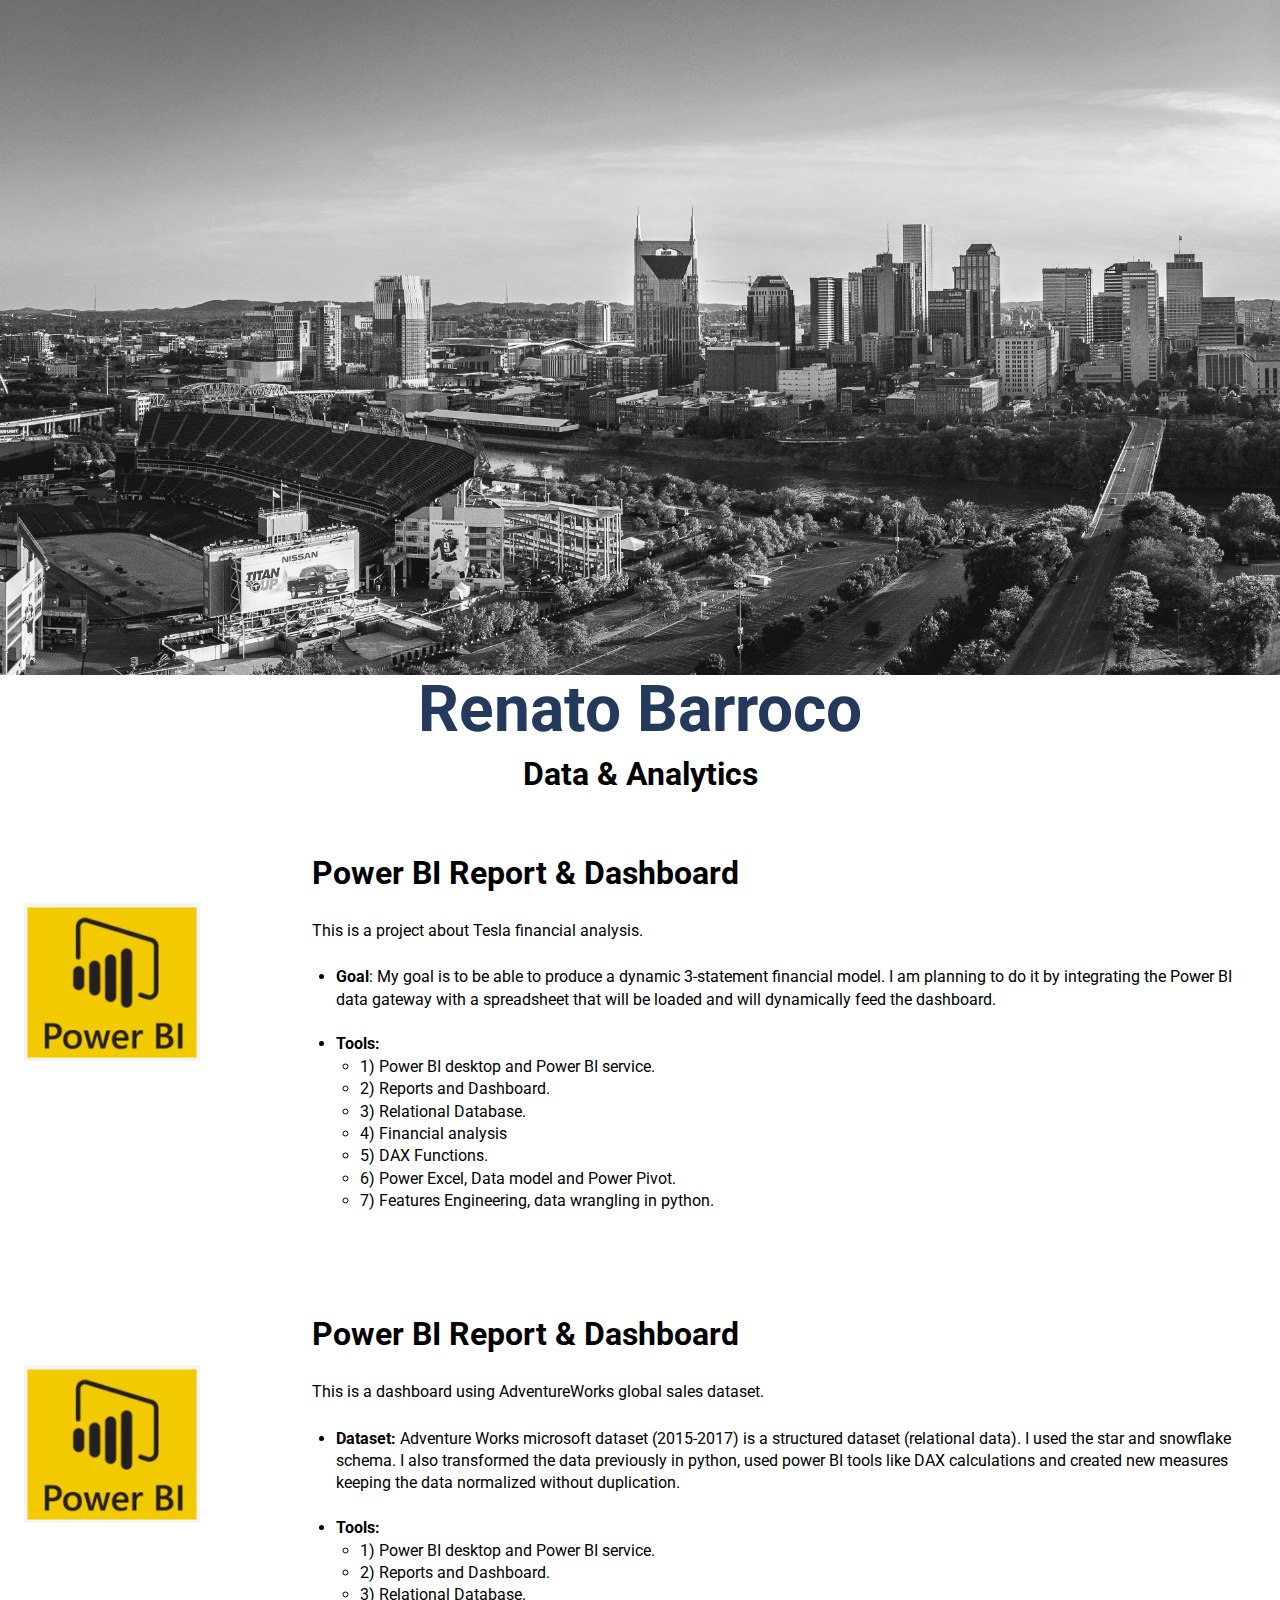
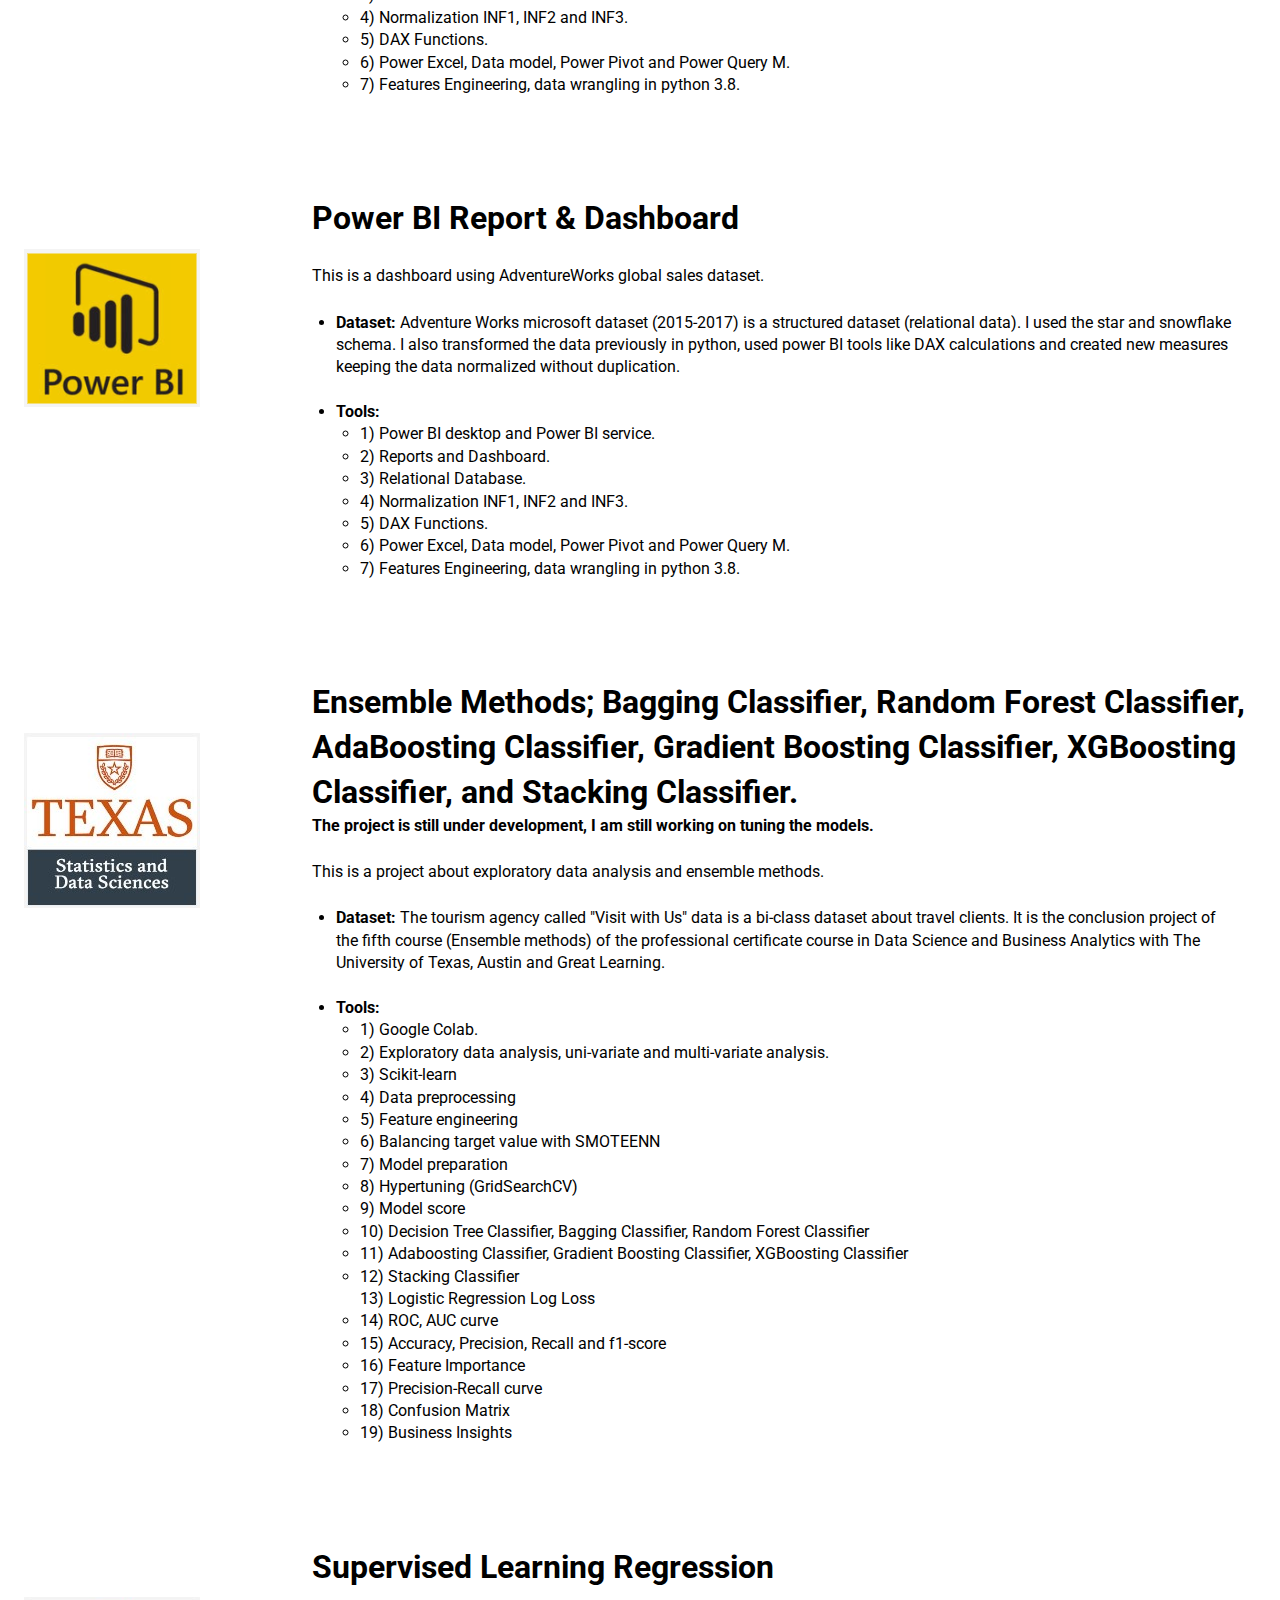
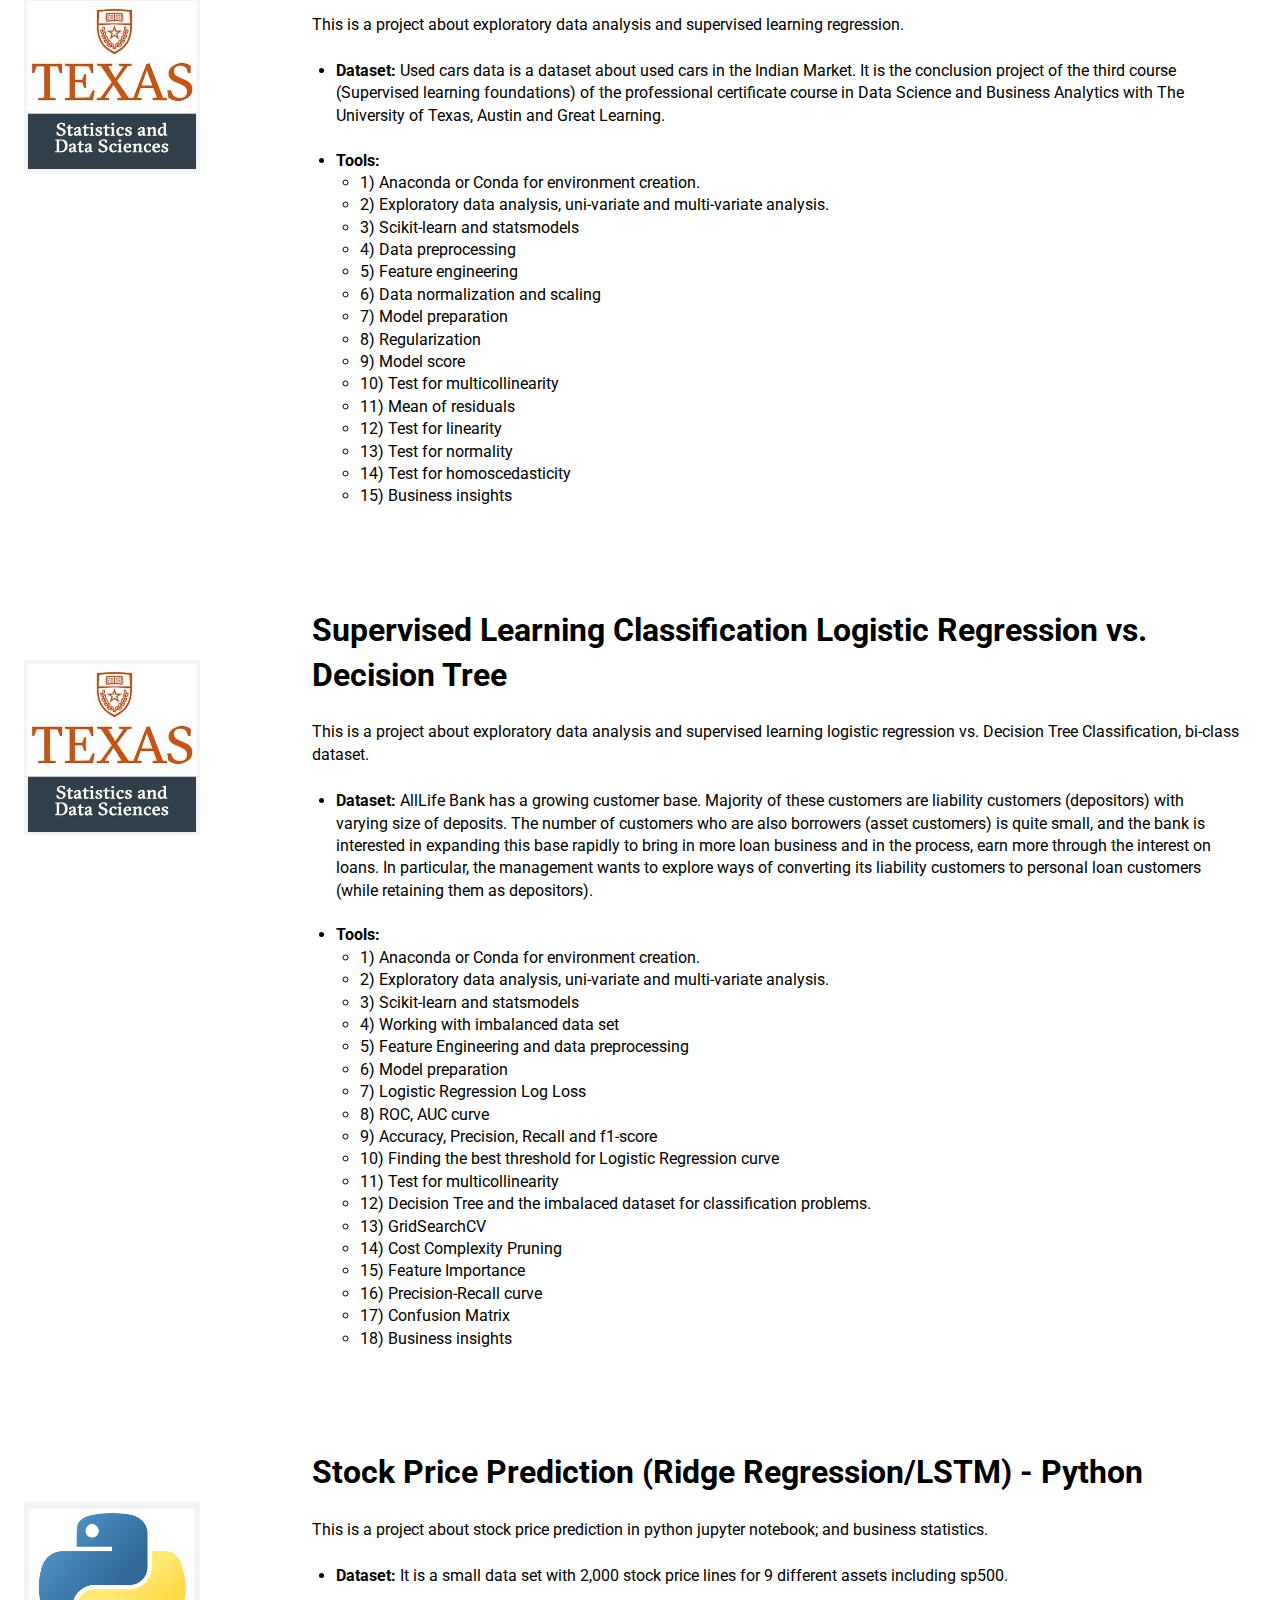
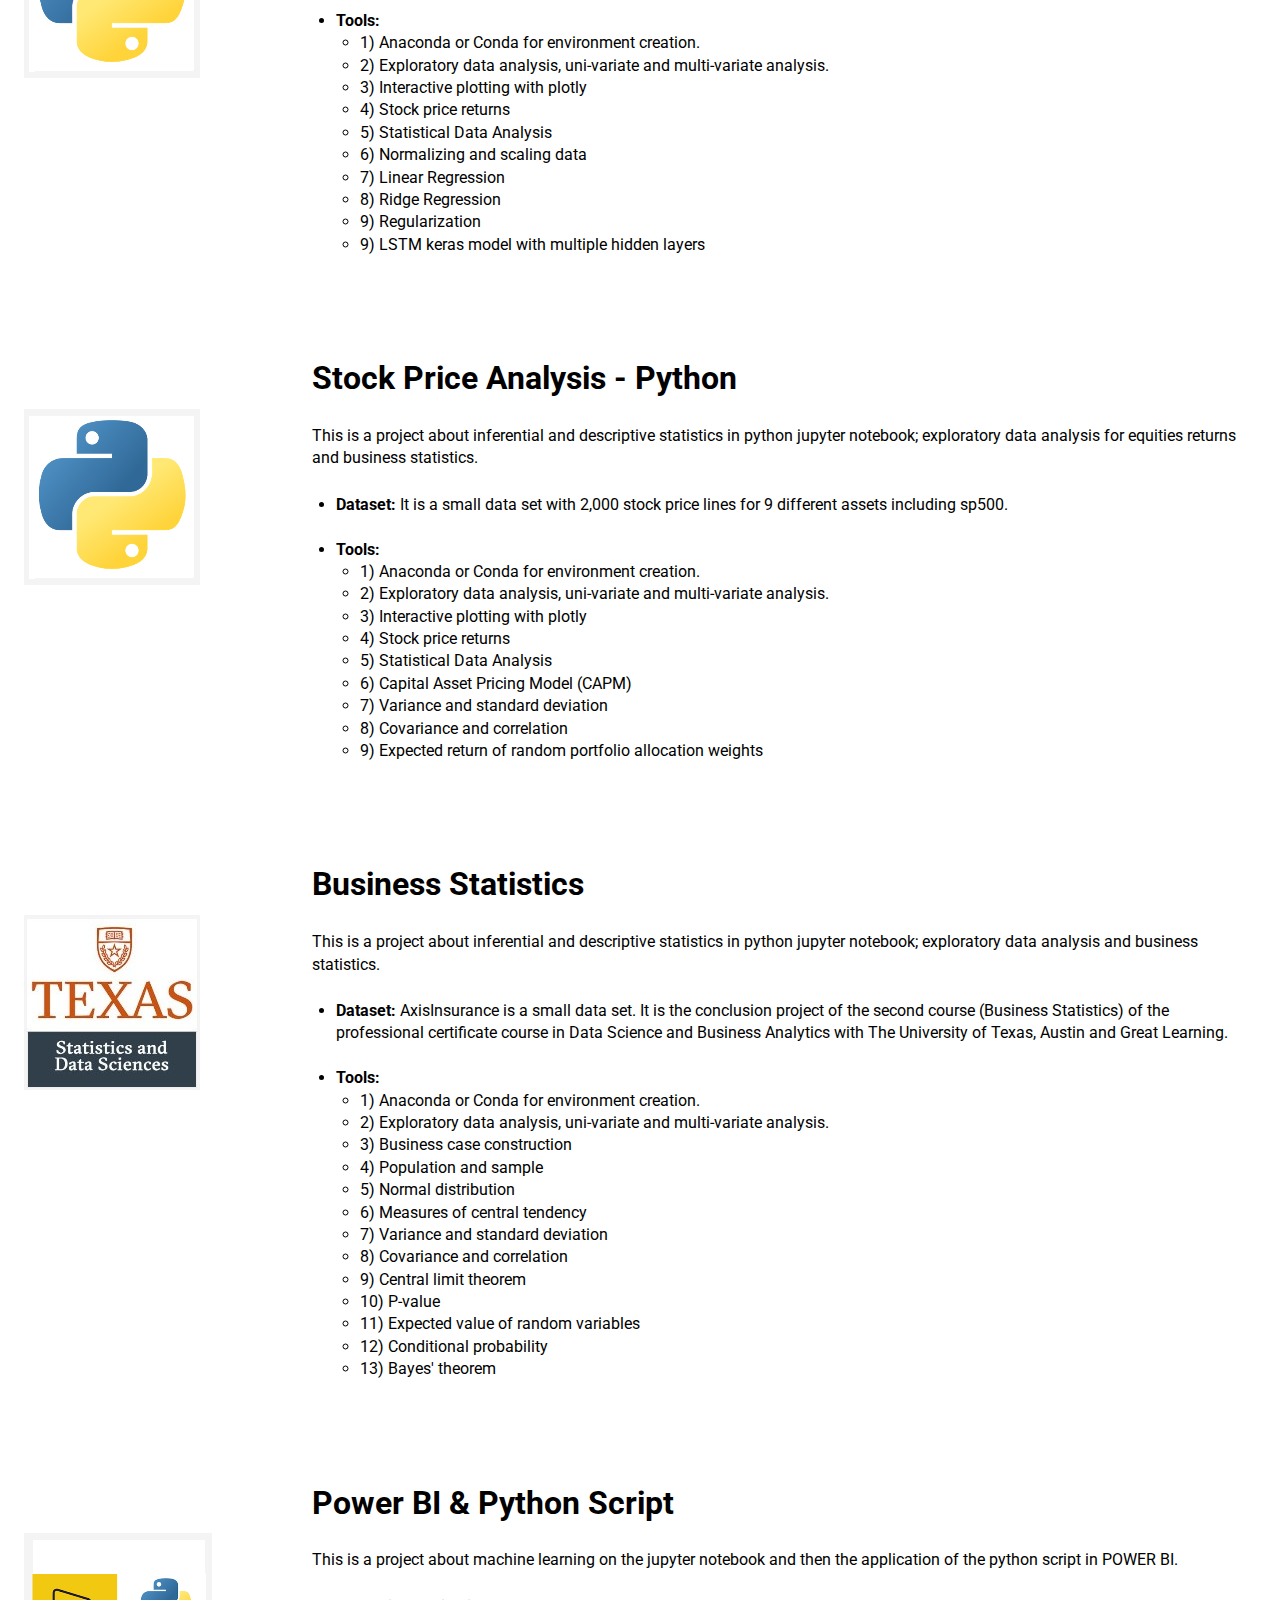
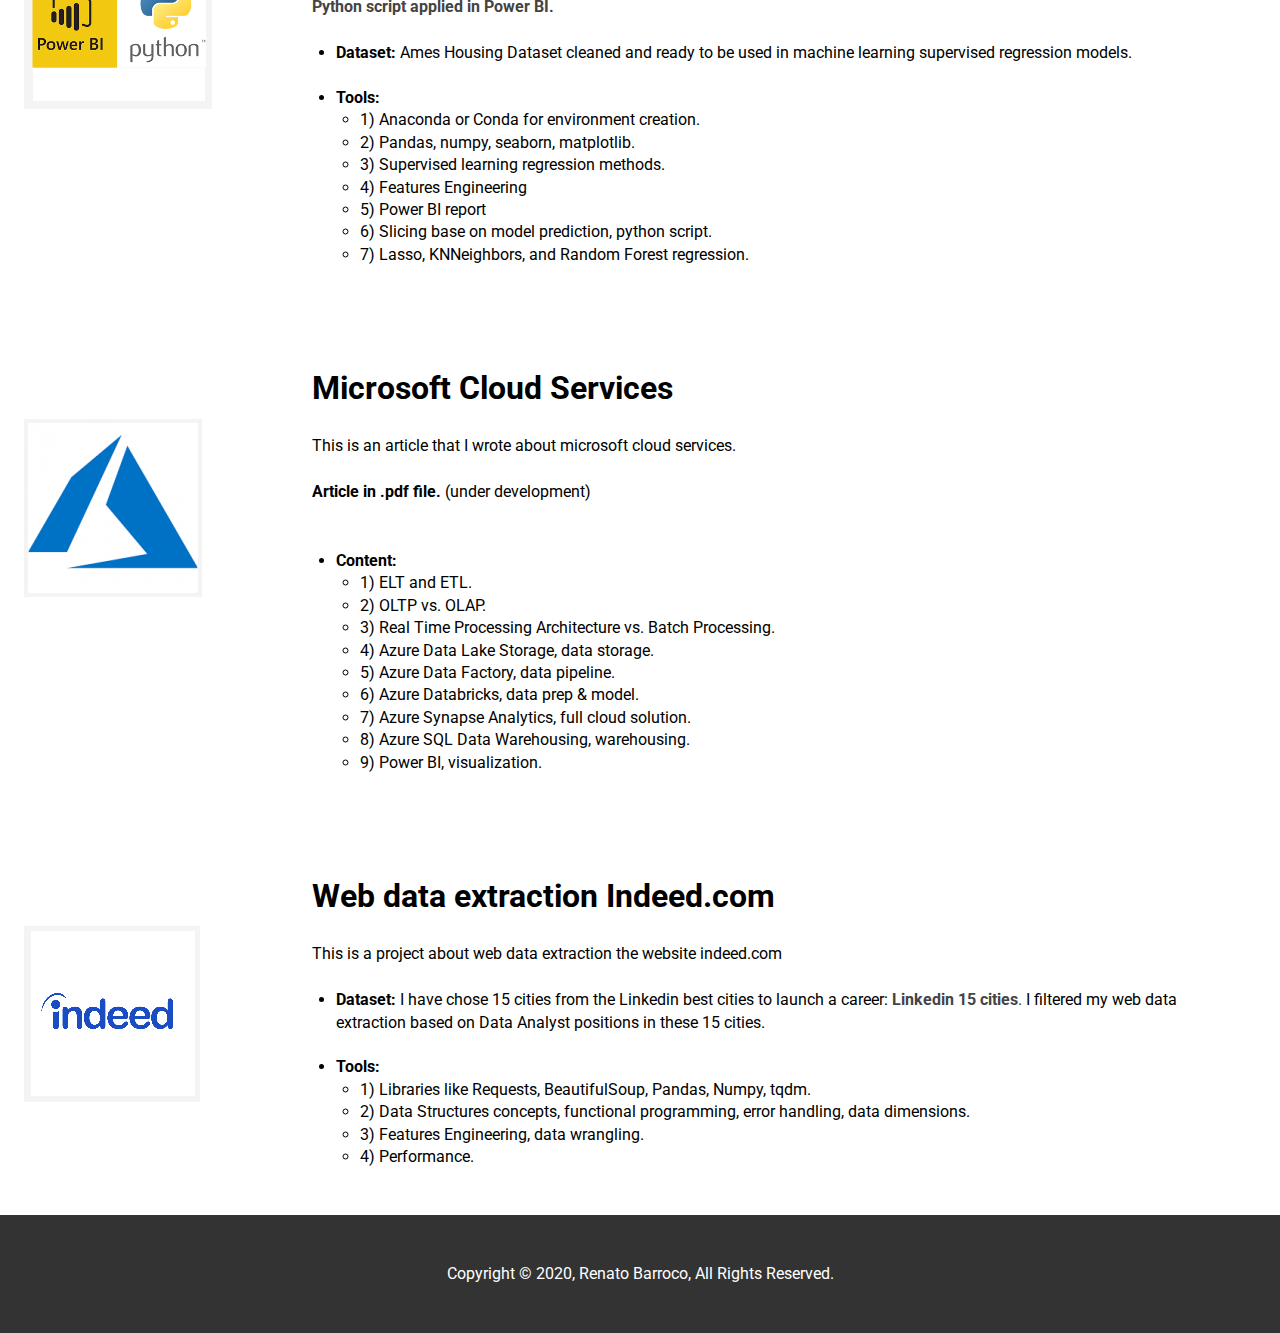
==== index.html @ e519c929 "Tesla updated" ====
<!DOCTYPE html>
<html lang="en">
  <head>
    <meta charset="UTF-8" />
    <meta name="viewport" content="width=device-width, initial-scale=1.0" />
    <meta http-equiv="X-UA-Compatible" content="ie=edge" />
    <link
      rel="stylesheet"
      href="https://use.fontawesome.com/releases/v5.6.3/css/all.css"
      integrity="sha384-UHRtZLI+pbxtHCWp1t77Bi1L4ZtiqrqD80Kn4Z8NTSRyMA2Fd33n5dQ8lWUE00s/"
      crossorigin="anonymous"
    />
    <link rel="stylesheet" href="css/style.css" />
    <link
      rel="stylesheet"
      media="screen and (max-width: 768px)"
      href="css/mobile.css"
    />
    <link
      rel="stylesheet"
      media="screen and (min-width: 1100px)"
      href="css/widescreen.css"
    />
    <title>
      Renato Barroco | Business Analytics | Data Analyst | Business Intelligence
    </title>
  </head>
  <body id="home">
    <!-- Header: Showcase -->
    <header id="showcase">
      <div class="showcase-content"></div>
    </header>

    <section id="project-projects">
      <h1 class="l-heading text-center text-primary">Renato Barroco</h1>
      <h2 class="m-heading text-center">Data & Analytics</h2>
      <h3 class="text-center"></h3>

      <br />
      <div class="grid-experience">
      <!-- ------------------------------ -->
               <!-- Project 12 -->
               <div class="grid-item">
                <br />
                <a
                  href="https://app.powerbi.com/view?r=eyJrIjoiNzNkNjU2NjItYjZkNy00ZmM0LTgxZGQtYmIwYzZlNmVjMmNkIiwidCI6ImNmMDQ0NWIwLTYxZjItNDZiNy04MmQzLTRmZDZhOGU3OWU4OCJ9"
                  target="blank_"
                >
                  <img src="./img/power-bi-icon.png" alt=""
                /></a>
              </div>
      
              <div class="grid-item">
                <h1>Power BI Report & Dashboard</h1>
      
                <p>This is a project about Tesla financial analysis.</p>
                
                <ul>
                  <li>
                    <b>Goal</b>: My goal is to be able to produce a dynamic 3-statement financial model. I am planning to do it by integrating the Power BI data gateway with a spreadsheet that will be loaded and will dynamically feed the dashboard. 
                  </li>
                  <br />
                  <li>
                    <b>Tools:</b>
                    <ul>
                      <li>1) Power BI desktop and Power BI service.</li>
                      <li>2) Reports and Dashboard.</li>
                      <li>3) Relational Database.</li>
                      <li>4) Financial analysis</li>
                      <li>5) DAX Functions.</li>
                      <li>
                        6) Power Excel, Data model and Power Pivot.
                      </li>
      
                      <li>7) Features Engineering, data wrangling in python.</li>
      
                    </ul>
                  </li>
                </ul>
              </div>

              <!-- Project 11 -->
              <div class="grid-item">
                <br />
                <a
                  href="https://app.powerbi.com/view?r=eyJrIjoiYjcyMzRiMjYtMGQyNC00OWJiLTkyOGYtNjA0NmQyZDlhZDkyIiwidCI6ImNmMDQ0NWIwLTYxZjItNDZiNy04MmQzLTRmZDZhOGU3OWU4OCJ9"
                  target="blank_"
                >
                  <img src="./img/power-bi-icon.png" alt=""
                /></a>
              </div>
      
              <div class="grid-item">
                <h1>Power BI Report & Dashboard</h1>

                <p>This is a dashboard using AdventureWorks global sales dataset.</p>
                
                <ul>
                  <li>
                    <b>Dataset:</b> Adventure Works microsoft dataset (2015-2017) is a
                    structured dataset (relational data). I used the star and snowflake schema. I also
                    transformed the data previously in python, used power BI tools
                    like DAX calculations and created new measures keeping the data normalized without duplication.
                  </li>
                  <br />
                  <li>
                    <b>Tools:</b>
                    <ul>
                      <li>1) Power BI desktop and Power BI service.</li>
                      <li>2) Reports and Dashboard.</li>
                      <li>3) Relational Database.</li>
                      <li>4) Normalization INF1, INF2 and INF3.</li>
                      <li>5) DAX Functions.</li>
                      <li>
                        6) Power Excel, Data model, Power Pivot and Power Query M.
                      </li>
        
                      <li>7) Features Engineering, data wrangling in python 3.8.</li>
      
                    </ul>
                  </li>
                </ul>
              </div>
      <!-- Project 10 -->
      <div class="grid-item">
        <br />
        <a
          href="https://app.powerbi.com/view?r=eyJrIjoiOTc3ZjU2MWYtZGJlNi00MDI5LWFhYTctYTBlOTUzNmQ1ZDc2IiwidCI6ImNmMDQ0NWIwLTYxZjItNDZiNy04MmQzLTRmZDZhOGU3OWU4OCJ9&pageName=ReportSection324159bbb478aeb8102c"
          target="blank_"
        >
          <img src="./img/power-bi-icon.png" alt=""
        /></a>
      </div>

      <div class="grid-item">
        <h1>Power BI Report & Dashboard</h1>

        <p>This is a dashboard using AdventureWorks global sales dataset.</p>
        
        <ul>
          <li>
            <b>Dataset:</b> Adventure Works microsoft dataset (2015-2017) is a
            structured dataset (relational data). I used the star and snowflake schema. I also
            transformed the data previously in python, used power BI tools
            like DAX calculations and created new measures keeping the data normalized without duplication.
          </li>
          <br />
          <li>
            <b>Tools:</b>
            <ul>
              <li>1) Power BI desktop and Power BI service.</li>
              <li>2) Reports and Dashboard.</li>
              <li>3) Relational Database.</li>
              <li>4) Normalization INF1, INF2 and INF3.</li>
              <li>5) DAX Functions.</li>
              <li>
                6) Power Excel, Data model, Power Pivot and Power Query M.
              </li>

              <li>7) Features Engineering, data wrangling in python 3.8.</li>

            </ul>
          </li>
        </ul>
      </div>
     

                 
        <!-- Project 9 -->
        <div class="grid-item">
          <br />
          <a
            href="https://colab.research.google.com/drive/103cANpx9z_Fi2s_vsWcCWubq7y_33yGS?usp=sharing"
            target="blank_"
          >
            <img src="./img/ut-logo.jpg" alt=""
          /></a>
        </div>

        <div class="grid-item">
             <h1>
            Ensemble Methods; Bagging Classifier, Random Forest Classifier, AdaBoosting
            Classifier, Gradient Boosting Classifier, XGBoosting Classifier, and
            Stacking Classifier.
          </h1>

          <h4>
            The project is still under development, I am still working on tuning the models.
          </h4>
          <p>
            This is a project about exploratory data analysis and ensemble
            methods.
          </p>
          <ul>
            <li>
              <b>Dataset:</b> The tourism agency called "Visit with Us" data is
              a bi-class dataset about travel clients. It is the conclusion
              project of the fifth course (Ensemble methods) of the professional
              certificate course in Data Science and Business Analytics with The
              University of Texas, Austin and Great Learning.
            </li>
            <br />
            <li>
              <b>Tools:</b>
              <ul>
                <li>1) Google Colab.</li>
                <li>
                  2) Exploratory data analysis, uni-variate and multi-variate
                  analysis.
                </li>
                <li>3) Scikit-learn</li>
                <li>4) Data preprocessing</li>
                <li>5) Feature engineering</li>
                <li>6) Balancing target value with SMOTEENN</li>
                <li>7) Model preparation</li>
                <li>8) Hypertuning (GridSearchCV)</li>
                <li>9) Model score</li>
                <li>
                  10) Decision Tree Classifier, Bagging Classifier, Random
                  Forest Classifier
                </li>
                <li>
                  11) Adaboosting Classifier, Gradient Boosting Classifier,
                  XGBoosting Classifier
                </li>
                <li>12) Stacking Classifier</li>
                13) Logistic Regression Log Loss</li>
                <li>14) ROC, AUC curve</li>
                  <li>15) Accuracy, Precision, Recall and f1-score</li>
                       <li>16) Feature Importance</li>
                            <li>17) Precision-Recall curve</li>
                              <li>18) Confusion Matrix</li>
                <li>19) Business Insights</li>
              </ul>
            </li>
          </ul>
        </div>

        <!-- Project 8 -->
        <div class="grid-item">
          <br />
          <a
            href="https://nbviewer.jupyter.org/github/RBarroco/supervised-learning-regression/blob/master/Project-3-LinearRegression-doublemodel.ipynb"
            target="blank_"
          >
            <img src="./img/ut-logo.jpg" alt=""
          /></a>
        </div>

        <div class="grid-item">
          <h1>Supervised Learning Regression</h1>

          <p>
            This is a project about exploratory data analysis and supervised
            learning regression.
          </p>
          <ul>
            <li>
              <b>Dataset:</b> Used cars data is a dataset about used cars in the
              Indian Market. It is the conclusion project of the third course
              (Supervised learning foundations) of the professional certificate
              course in Data Science and Business Analytics with The University
              of Texas, Austin and Great Learning.
            </li>
            <br />
            <li>
              <b>Tools:</b>
              <ul>
                <li>1) Anaconda or Conda for environment creation.</li>
                <li>
                  2) Exploratory data analysis, uni-variate and multi-variate
                  analysis.
                </li>
                <li>3) Scikit-learn and statsmodels</li>
                <li>4) Data preprocessing</li>
                <li>5) Feature engineering</li>
                <li>6) Data normalization and scaling</li>
                <li>7) Model preparation</li>
                <li>8) Regularization</li>
                <li>9) Model score</li>
                <li>10) Test for multicollinearity</li>
                <li>11) Mean of residuals</li>
                <li>12) Test for linearity</li>
                <li>13) Test for normality</li>
                <li>14) Test for homoscedasticity</li>
                <li>15) Business insights</li>
              </ul>
            </li>
          </ul>
        </div>

        <!-- Project 7 -->

        <div class="grid-item">
          <br />
          <a
            href="https://nbviewer.jupyter.org/github/RBarroco/Logistic-Regression-vs.-Decision-Tree/blob/master/supervised-learning-logistic-tree-loan-modelling.ipynb"
            target="blank_"
          >
            <img src="./img/ut-logo.jpg" alt=""
          /></a>
        </div>

        <div class="grid-item">
          <h1>Supervised Learning Classification Logistic Regression vs. Decision Tree</h1>

          <p>
            This is a project about exploratory data analysis and supervised
            learning logistic regression vs. Decision Tree Classification,
            bi-class dataset.
          </p>
          <ul>
            <li>
              <b>Dataset:</b> AllLife Bank has a growing customer base. Majority
              of these customers are liability customers (depositors) with
              varying size of deposits. The number of customers who are also
              borrowers (asset customers) is quite small, and the bank is
              interested in expanding this base rapidly to bring in more loan
              business and in the process, earn more through the interest on
              loans. In particular, the management wants to explore ways of
              converting its liability customers to personal loan customers
              (while retaining them as depositors).
            </li>
            <br />
            <li>
              <b>Tools:</b>
              <ul>
                <li>1) Anaconda or Conda for environment creation.</li>
                <li>
                  2) Exploratory data analysis, uni-variate and multi-variate
                  analysis.
                </li>
                <li>3) Scikit-learn and statsmodels</li>
                <li>4) Working with imbalanced data set</li>
                <li>5) Feature Engineering and data preprocessing</li>
                <li>6) Model preparation</li>
                <li>7) Logistic Regression Log Loss</li>
                <li>8) ROC, AUC curve</li>
                <li>9) Accuracy, Precision, Recall and f1-score</li>
                <li>
                  10) Finding the best threshold for Logistic Regression curve
                </li>

                <li>11) Test for multicollinearity</li>
                <li>
                  12) Decision Tree and the imbalaced dataset for classification
                  problems.
                </li>
                <li>13) GridSearchCV</li>
                <li>14) Cost Complexity Pruning</li>
                <li>15) Feature Importance</li>
                <li>16) Precision-Recall curve</li>
                <li>17) Confusion Matrix</li>
                <li>18) Business insights</li>
              </ul>
            </li>
          </ul>
        </div>

        <!-- Project 6 -->

        <div class="grid-item">
          <br />
          <a
            href="https://nbviewer.jupyter.org/github/RBarroco/python-finance-stocks-LSTM/blob/master/pyhton-finance-stocks-LSTM.ipynb"
            target="blank_"
          >
            <img src="./img/python-icon.png" alt=""
          /></a>
        </div>

        <div class="grid-item">
          <h1>Stock Price Prediction (Ridge Regression/LSTM) - Python</h1>
          <p>
            This is a project about stock price prediction in python jupyter
            notebook; and business statistics.
          </p>
          <ul>
            <li>
              <b>Dataset:</b> It is a small data set with 2,000 stock price
              lines for 9 different assets including sp500.
            </li>
            <br />
            <li>
              <b>Tools:</b>
              <ul>
                <li>1) Anaconda or Conda for environment creation.</li>
                <li>
                  2) Exploratory data analysis, uni-variate and multi-variate
                  analysis.
                </li>

                <li>3) Interactive plotting with plotly</li>
                <li>4) Stock price returns</li>
                <li>5) Statistical Data Analysis</li>
                <li>6) Normalizing and scaling data</li>
                <li>7) Linear Regression</li>
                <li>8) Ridge Regression</li>
                <li>9) Regularization</li>
                <li>9) LSTM keras model with multiple hidden layers</li>
              </ul>
            </li>
          </ul>
        </div>

        <!-- Project 5 -->

        <div class="grid-item">
          <br />
          <a
            href="https://nbviewer.jupyter.org/github/RBarroco/python-finance-analysis/blob/master/python-finance-analysis.ipynb"
            target="blank_"
          >
            <img src="./img/python-icon.png" alt=""
          /></a>
        </div>

        <div class="grid-item">
          <h1>Stock Price Analysis - Python</h1>
          <p>
            This is a project about inferential and descriptive statistics in
            python jupyter notebook; exploratory data analysis for equities
            returns and business statistics.
          </p>
          <ul>
            <li>
              <b>Dataset:</b> It is a small data set with 2,000 stock price
              lines for 9 different assets including sp500.
            </li>
            <br />
            <li>
              <b>Tools:</b>
              <ul>
                <li>1) Anaconda or Conda for environment creation.</li>
                <li>
                  2) Exploratory data analysis, uni-variate and multi-variate
                  analysis.
                </li>
                <li>3) Interactive plotting with plotly</li>
                <li>4) Stock price returns</li>
                <li>5) Statistical Data Analysis</li>
                <li>6) Capital Asset Pricing Model (CAPM)</li>
                <li>7) Variance and standard deviation</li>
                <li>8) Covariance and correlation</li>
                <li>
                  9) Expected return of random portfolio allocation weights
                </li>
              </ul>
            </li>
          </ul>
        </div>

        <!-- Project 4 -->

        <div class="grid-item">
          <br />
          <a
            href="https://nbviewer.jupyter.org/github/RBarroco/business-statistics/blob/master/Project%202%20-%20RenatoBarroco%20-%20Hypothesis%20Testing.ipynb"
            target="blank_"
          >
            <img src="./img/ut-logo.jpg" alt=""
          /></a>
        </div>

        <div class="grid-item">
          <h1>Business Statistics</h1>
          <p>
            This is a project about inferential and descriptive statistics in
            python jupyter notebook; exploratory data analysis and business
            statistics.
          </p>
          <ul>
            <li>
              <b>Dataset:</b> AxisInsurance is a small data set. It is the
              conclusion project of the second course (Business Statistics) of
              the professional certificate course in Data Science and Business
              Analytics with The University of Texas, Austin and Great Learning.
            </li>
            <br />
            <li>
              <b>Tools:</b>
              <ul>
                <li>1) Anaconda or Conda for environment creation.</li>
                <li>
                  2) Exploratory data analysis, uni-variate and multi-variate
                  analysis.
                </li>
                <li>3) Business case construction</li>
                <li>4) Population and sample</li>
                <li>5) Normal distribution</li>
                <li>6) Measures of central tendency</li>
                <li>7) Variance and standard deviation</li>
                <li>8) Covariance and correlation</li>
                <li>9) Central limit theorem</li>
                <li>10) P-value</li>
                <li>11) Expected value of random variables</li>
                <li>12) Conditional probability</li>
                <li>13) Bayes' theorem</li>
              </ul>
            </li>
          </ul>
        </div>
        <!-- Project 3 -->

        <div class="grid-item">
          <br />
          <a
            href="https://app.powerbi.com/reportEmbed?reportId=4132504d-392c-4e3b-952b-a216a638fd04&autoAuth=true&ctid=cf0445b0-61f2-46b7-82d3-4fd6a8e79e88&config=eyJjbHVzdGVyVXJsIjoiaHR0cHM6Ly93YWJpLXVzLWNlbnRyYWwtYS1wcmltYXJ5LXJlZGlyZWN0LmFuYWx5c2lzLndpbmRvd3MubmV0LyJ9"
            target="blank_"
          >
            <img src="./img/power-bi-python-icon.png" alt=""
          /></a>
        </div>

        <div class="grid-item">
          <h1>Power BI & Python Script</h1>

          <p>
            This is a project about machine learning on the jupyter notebook and then the application of the python script in POWER BI.
          </p>
          <p>
            <a
              href="https://nbviewer.jupyter.org/github/RBarroco/power-bi-python-script/blob/master/price-prediction-housing-POWER-BI.ipynb"
              target="blank_"
              ><b>Python script applied in Power BI.</b>
            </a>
          </p>


          <ul>
            <li>
              <b>Dataset:</b> Ames Housing Dataset cleaned and ready to be used
              in machine learning supervised regression models.
            </li>
            <br />
            <li>
              <b>Tools:</b>
              <ul>
                <li>1) Anaconda or Conda for environment creation.</li>
                <li>2) Pandas, numpy, seaborn, matplotlib.</li>
                <li>3) Supervised learning regression methods.</li>
                <li>4) Features Engineering</li>
                <li>5) Power BI report</li>
                <li>6) Slicing base on model prediction, python script.</li>
                <li>7) Lasso, KNNeighbors, and Random Forest regression.</li>
              </ul>
            </li>
          </ul>
        </div>
        <!-- Project 2 -->
        <div class="grid-item">
          <br />
          <img src="./img/azure-logo.png" alt="" />
        </div>

        <div class="grid-item">
          <h1>Microsoft Cloud Services</h1>

          <p>This is an article that I wrote about microsoft cloud services.</p>
          <p><b> Article in .pdf file.</b> (under development)</p>
          <ul>
            <br />
            <li>
              <b>Content:</b>
              <ul>
                <li>1) ELT and ETL.</li>
                <li>2) OLTP vs. OLAP.</li>
                <li>
                  3) Real Time Processing Architecture vs. Batch Processing.
                </li>
                <li>4) Azure Data Lake Storage, data storage.</li>
                <li>5) Azure Data Factory, data pipeline.</li>
                <li>6) Azure Databricks, data prep & model.</li>
                <li>7) Azure Synapse Analytics, full cloud solution.</li>
                <li>8) Azure SQL Data Warehousing, warehousing.</li>
                <li>9) Power BI, visualization.</li>
              </ul>
            </li>
          </ul>
        </div>

        <!-- Project 1 -->
        <div class="grid-item">
          <br />
          <a
            href="https://nbviewer.jupyter.org/github/RBarroco/web-scrapping-indeed/blob/master/webscraping-indeed-15.ipynb"
            target="blank_"
          >
            <img src="./img/indeed-logo.png" alt=""
          /></a>
        </div>

        <div class="grid-item">
          <h1>Web data extraction Indeed.com</h1>

          <p>
            This is a project about web data extraction the website indeed.com
          </p>
          <ul>
            <li>
              <b>Dataset:</b> I have chose 15 cities from the Linkedin best
              cities to launch a career:

              <a
                href="https://www.linkedin.com/pulse/top-15-us-cities-launch-your-career-george-anders/"
                target="blank_"
                ><b>Linkedin 15 cities</b>.</a
              >
              I filtered my web data extraction based on Data Analyst positions
              in these 15 cities.
            </li>
            <br />
            <li>
              <b>Tools:</b>
              <ul>
                <li>
                  1) Libraries like Requests, BeautifulSoup, Pandas, Numpy,
                  tqdm.
                </li>

                <li>
                  2) Data Structures concepts, functional programming, error
                  handling, data dimensions.
                </li>

                <li>3) Features Engineering, data wrangling.</li>
                <li>4) Performance.</li>
              </ul>
            </li>
          </ul>
        </div>
      </div>
    </section>
    <br />
    <!-- Footer -->
    <footer id="main-footer" class="bg-dark text-center py-1">
      <div class="container">
        <a
          href="https://github.com/RBarroco"
          target="_blank"
          style="color: white"
          ><i class="fab fa-github fa-2x"></i
        ></a>
        <a
          href="https://www.linkedin.com/in/renato-barroco/"
          target="_blank"
          style="color: white"
          ><i class="fab fa-linkedin fa-2x"></i
        ></a>
        <a
          href="mailto:barrocoeb@gmail.com"
          target="_blank"
          style="color: white"
          ><i class="fas fa-envelope-square fa-2x"></i
        ></a>
        <p>Copyright &copy; 2020, Renato Barroco, All Rights Reserved.</p>
      </div>
    </footer>
  </body>
</html>
---- css/style.css ----
@import url('https://fonts.googleapis.com/css?family=Roboto');

* {
  box-sizing: border-box;
  margin: 0;
  padding: 0;
}

img {
  margin-top: 30px;
  margin-bottom: 30px;
}

h1,
h2,
h3 {
  text-rendering: optimizeLegibility;
}

body {
  font-family: 'Roboto', sans-serif;
  line-height: 1.4;
}

a {
  color: #444;
  text-decoration: none;
}

p {
  margin: 1.5rem 0;
}

ul {
  margin: 0 1.5rem;
}

.color-orange {
  color: #e07451;
}

/* Utility Classes */
.container {
  max-width: 1100px;
  margin: auto;
  padding: 0 2rem;
  overflow: hidden;
}

.container-skills {
  display: flex;
  justify-content: space-between;
  margin: auto;
  padding: 0 2rem;
  width: 100vw;
}

.text-center {
  text-align: center;
}

.text-primary {
  color: #25395c;
}

.text-secondary {
  color: #5d687f;
}

.text-third {
  color: #a1aeb9;
}

.bg-light {
  background: #f4f4f4;
  color: #333;
}

.bg-dark {
  background: #333;
  color: #fff;
}

.bg-primary {
  background: #e07451;
  color: #fff;
}

.l-heading {
  font-size: 4rem;
  margin-bottom: 0.75rem;
  line-height: 1.1;
}

.m-heading {
  font-size: 2rem;
  margin-bottom: 0.75rem;
  line-height: 1.1;
}

.lead {
  font-size: 1.3rem;
  margin-bottom: 2rem;
}

.py-1 {
  padding: 1.5rem 0;
}
.py-2 {
  padding: 2rem 0;
}
.py-3 {
  padding: 3rem 0;
}

.p-1 {
  padding: 1.5rem;
}
.p-2 {
  padding: 2rem;
}
.p-3 {
  padding: 3rem;
}

.btn {
  display: inline-block;
  color: black;
  background: #e07451;
  padding: 0.5rem 2rem;
  border: none;
  border-radius: 5px;
}

.btn:hover {
  background: #157085;
  color: #fff;
}

.btn-dark {
  background: #444;
  color: #fff;
  margin: 0.75rem;
}

.list {
  margin: 0.5rem 0;
  list-style: none;
}

.list li {
  padding: 0.5rem 0;
  border-bottom: #444 dotted 1px;
}

/* Navbar */
#navbar {
  display: flex;
  position: sticky;
  top: 0;
  background: #fff;
  color: #444;
  justify-content: space-between;
  z-index: 1;
  padding: 1rem;
}

#navbar ul {
  display: flex;
  align-items: center;
  list-style: none;
}

#navbar ul li a {
  color: #444;
  padding: 0.75rem;
  margin: 0 0.25rem;
}

#navbar ul li a:hover {
  color: #e07451;
  border-radius: 5px;
}

/* Showcase */
#showcase {
  background: #333 url('../img/tanner-boriack-nashville-ConvertImage.jpg')
    no-repeat center center/cover;
  height: 75vh;
  color: #fff;
}

#showcase .showcase-content {
  display: flex;
  flex-direction: column;
  text-align: center;
  justify-content: center;
  align-items: center;
  height: 100%;
  padding: 0 2rem;
  position: absolute;
  top: 65px;
  left: 0;
  right: 0;
  bottom: 0;
}

/* Section: What We Do */
#what .items {
  display: flex;
}

#what .items .item {
  flex: 1;
  text-align: center;
  padding: 1rem;
}

#what .items .item i {
  background: #e07451;
  padding: 1rem;
  border-radius: 50%;
  margin-bottom: 1rem;
}

.what-img {
  width: 100%;
  height: auto;
  text-align: center;
}

/* Section: Who We Are */
#who {
  display: flex;
}

#who div {
  flex: 1;
}

#who .who-img {
  background: url('../img/renato-arvore-ConvertImage.jpg') no-repeat center
    center/cover;
}

/* Section: Projects */
#projects .items {
  display: inline-block;
}

#projects .items img {
  display: block;
  margin: auto;
  width: 60%;
}

#projects .container-elements {
  display: flex;
  justify-content: space-between;
}

#project-about-me {
  height: auto;
}

#project-skills {
  height: auto;
}

#project-experience {
  height: auto;
}

#project-projects {
  height: auto;
}

#projects-viewport {
  height: auto;
}

/* Showcase */
#showcase-2 {
  background: black url('../img/data-science-contact-me-2.png') no-repeat
    center/cover;
  height: 80vh;
  color: #fff;
}

#showcase .showcase-content {
  display: flex;
  flex-direction: column;
  text-align: center;
  justify-content: center;
  align-items: center;
  height: 100%;
  padding: 0 2rem;
  /* Overlay */
  position: absolute;
  top: 65px;
  left: 0;
  right: 0;
  bottom: 0;
  /* background-color: rgba(0, 0, 0, 0.4); */
}

/* Section: Contact */
/* #contact {
  display: flex;
}

#contact .map,
#contact .contact-form {
  flex: 0.5;
}

#contact .map {
  background: url('../img/data-science-contact-me.jpeg') no-repeat center/cover;
  height: 700;
  width: auto;
}

#contact .contact-form .form-group {
  margin: 0.75rem;
}

#contact .contact-form label {
  display: block;
}

#contact .contact-form input,
#contact .contact-form textarea {
  width: 100%;
  padding: 0.5rem;
  font-family: roboto;
} */

/*Skills*/
.grid-skills {
  display: grid;
  justify-content: space-between;
  grid-template-columns: auto auto;
  grid-gap: 10px;
  padding: 24px;
}

.grid-experience {
  display: grid;
  justify-content: left;
  grid-template-columns: auto auto;
  grid-gap: 100px;
  padding: 24px;
}

/*Projects*/
.grid-projects {
  display: grid;
  justify-content: center;
  grid-template-columns: auto auto auto;
  grid-gap: 100px;
  padding-top: 100px;
}
---- css/mobile.css ----
#what .items {
  display: block;
  padding: 1rem;
}

/* Align icon to left */
#what .items .item {
  display: flex;
  text-align: left;
}

/* Position icon */
#what .items .item i {
  margin-right: 1.3rem;
  align-self: center;
  margin-bottom: 0;
}

/* Smartphones */
@media (max-width: 550px) {
  .l-heading {
    font-size: 3rem;
    margin-bottom: 0.75rem;
    line-height: 1.1;
  }

  .m-heading {
    font-size: 1.5rem;
    margin-bottom: 0.75rem;
    line-height: 1.1;
  }

  #navbar {
    flex-direction: column;
    align-items: center;
    font-size: 15px;
  }

  #navbar .logo {
    margin-bottom: 0.5rem;
    text-align: center;
  }

  #navbar ul {
    padding: 0.5rem;
  }

  #showcase .showcase-content {
    top: 110px;
  }

  #who {
    display: block;
  }

  #who .who-img {
    display: none;
  }

  #clients .items img {
    width: 80%;
  }

  #clients .items div:last-child {
    display: none;
  }

  #contact {
    flex-direction: column;
  }

  #contact .map {
    height: 200px;
    border-top: 4px solid #333;
  }

  #showcase-2 {
    background: black url('../img/data-science-contact-me-mobile.png') no-repeat
      center/cover;
    width: 100%;
    height: 80vh;
  }

  #project-structure {
    height: 80vw;
  }

  #project-viewport {
    height: 200vw;
  }

  #project-projects {
    height: auto;
  }

  /* Experience mobile */
  #project-experience {
    height: auto;
  }

  .grid-experience {
    display: block;
    flex-wrap: wrap;
  }

  /* Skills mobile */
  .grid-skills {
    display: block;
  }

  #project-skills {
    height: auto;
  }

  #project-skills .grid-skills .grid-item .skills-2 {
    width: 100%;
    height: auto;
  }

  /* About-me mobile */
  #project-about-me {
    height: auto;
  }

  .about-me,
  .what-img,
  .logo-front {
    width: 100%;
    height: auto;
    text-align: center;
  }

  .grid-projects {
    display: block;
    margin-left: auto;
    margin-right: auto;
    width: 40%;
  }

  .grid-projects .grid-item {
    align-items: center;
    margin: 3px;
  }
}

@media (max-height: 568px) {
  #showcase .showcase-content {
    margin-top: -2rem;
    top: 140px;
  }

  .l-heading {
    font-size: 3rem;
  }

  .lead {
    font-size: 1rem;
  }
}
---- css/widescreen.css ----
/* Align icon to left */
#what .items .item {
  display: flex;
  text-align: left;
}

/* Position icon */
#what .items .item i {
  margin-right: 1.3rem;
  align-self: center;
  margin-bottom: 0;
}

#contact .map {
  flex: 2;
}
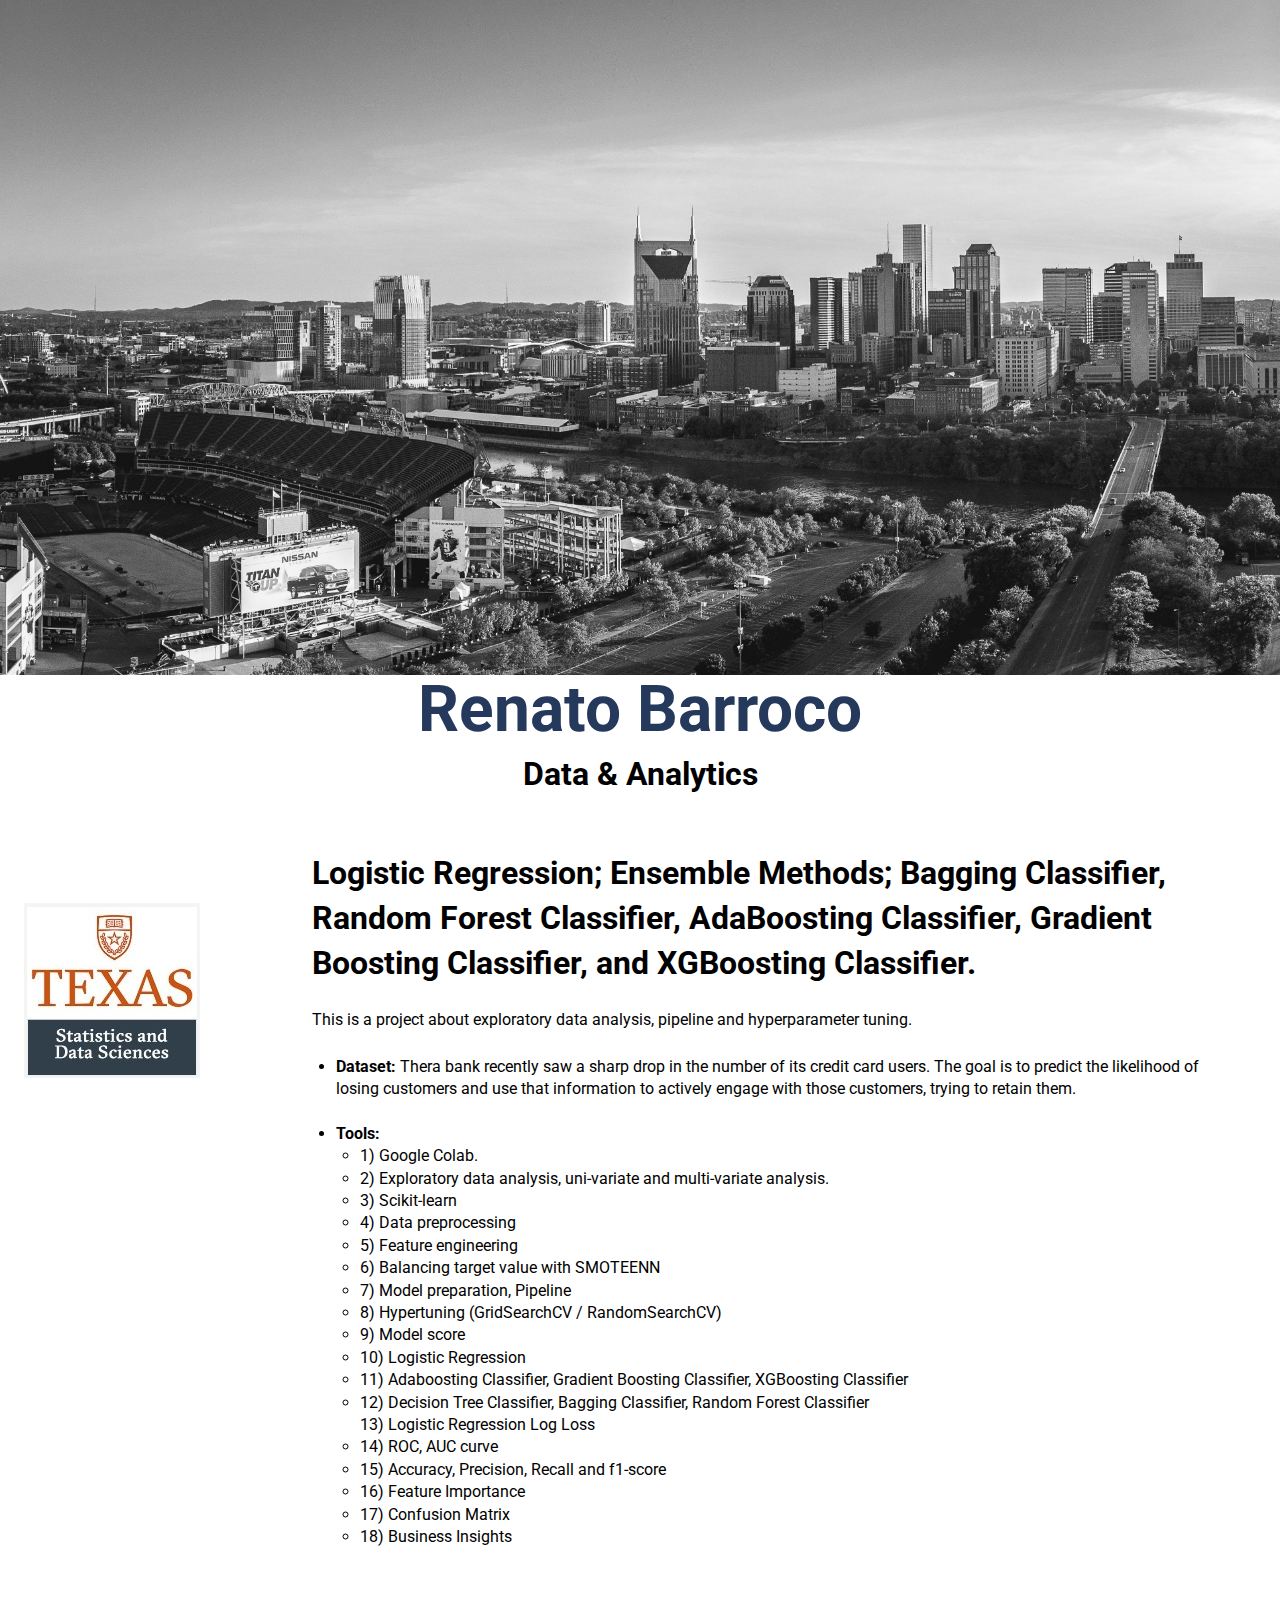
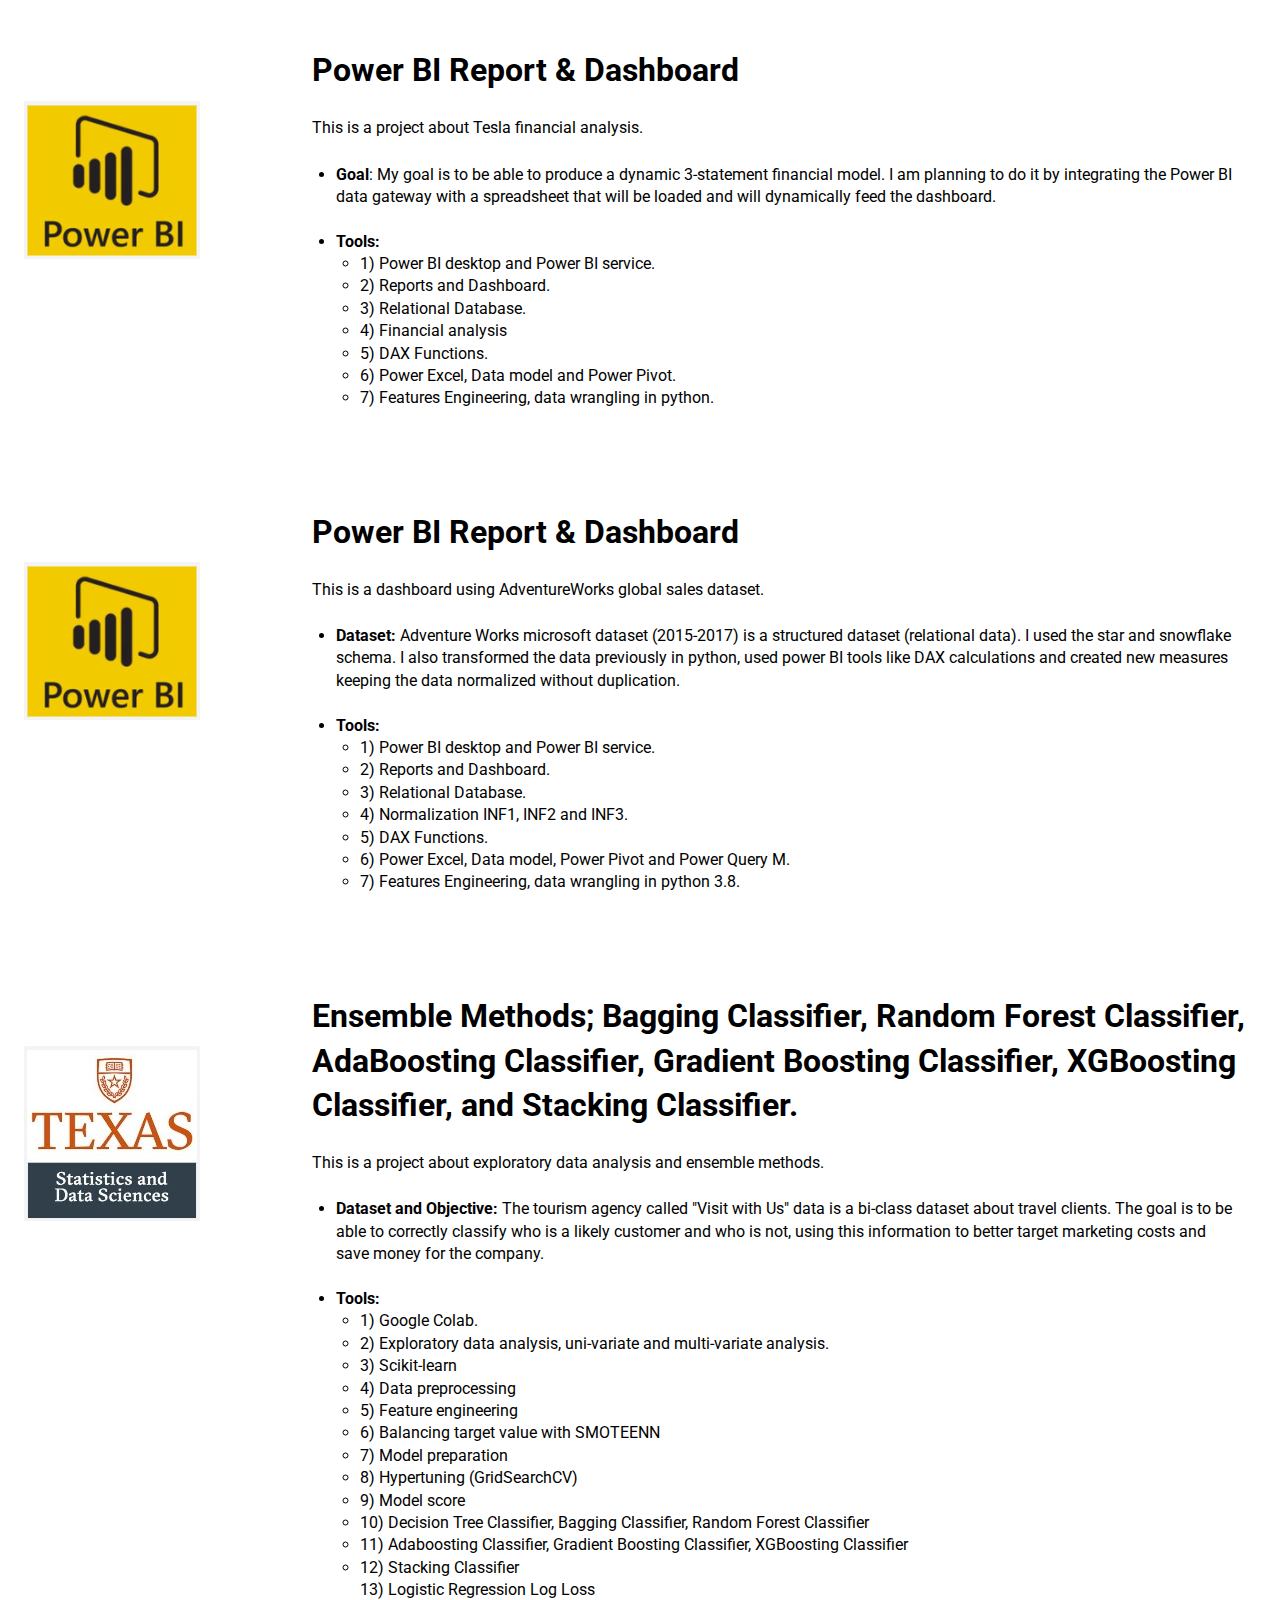
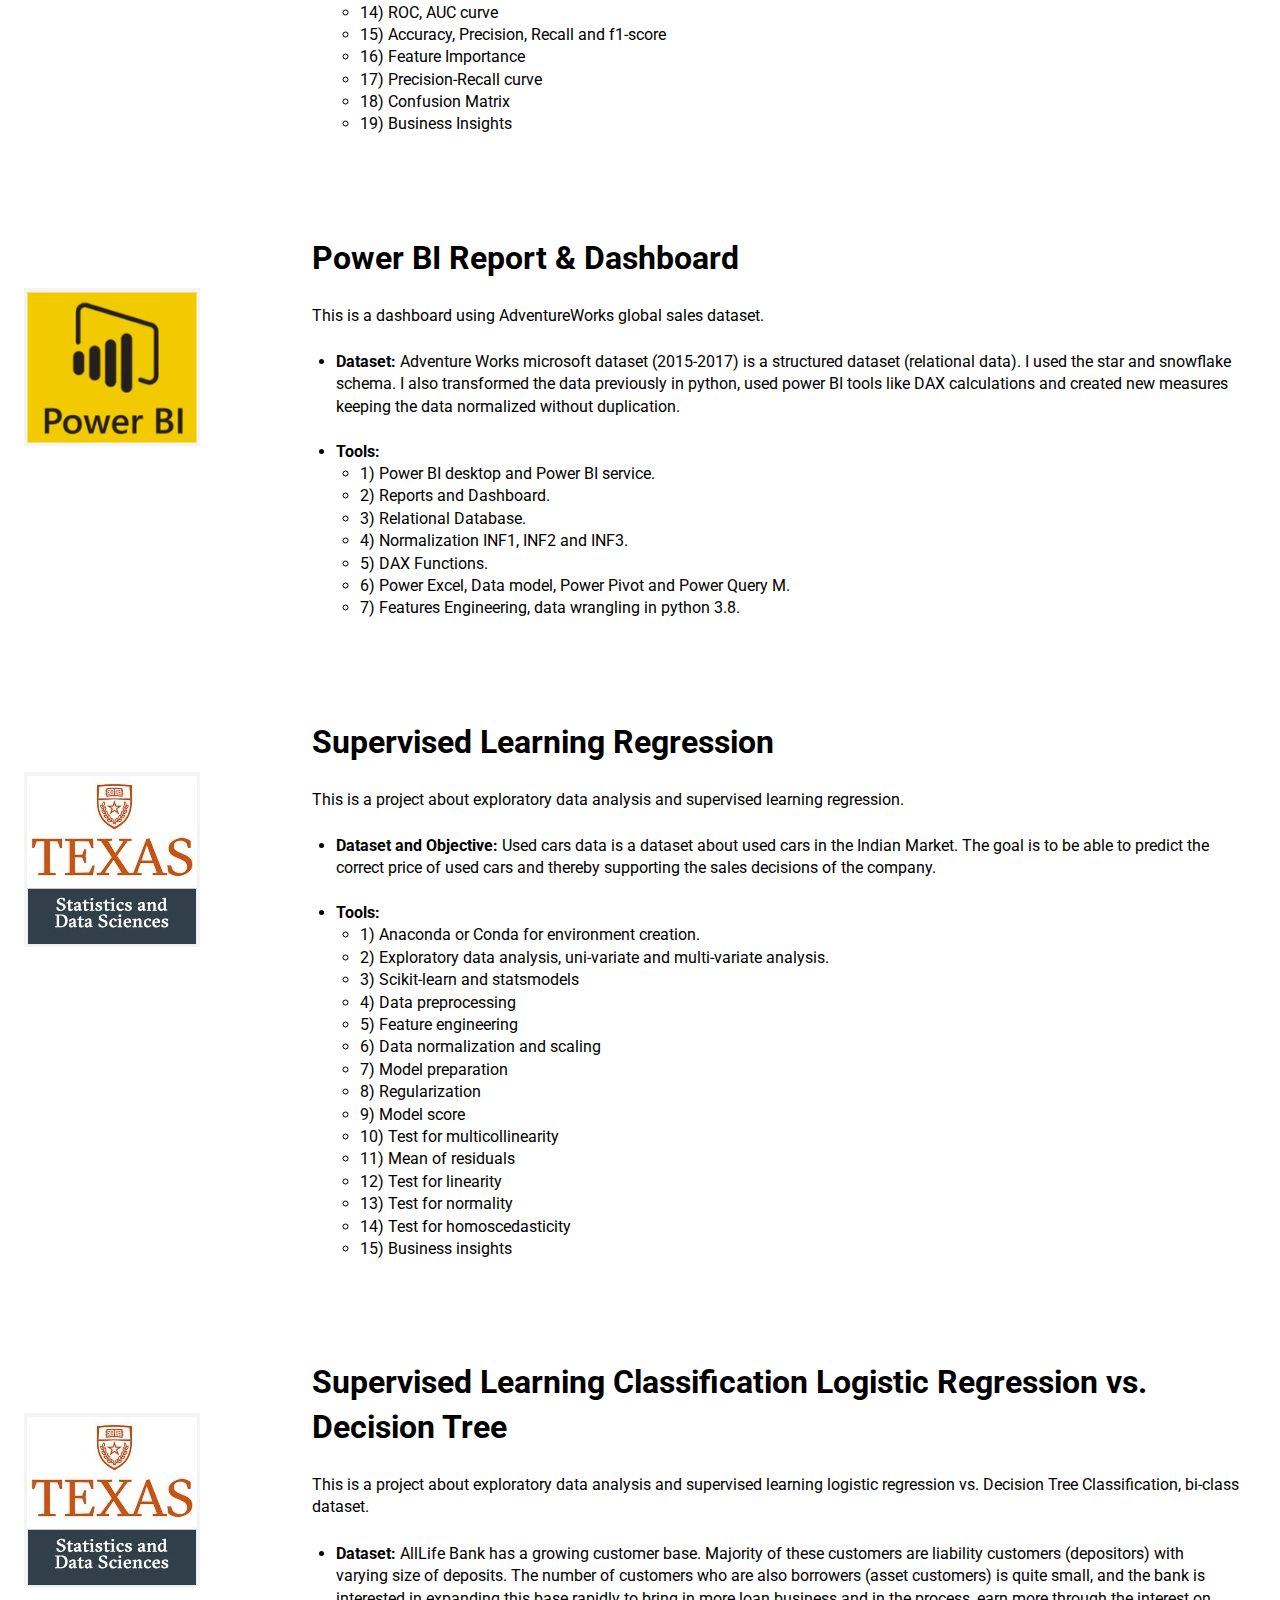
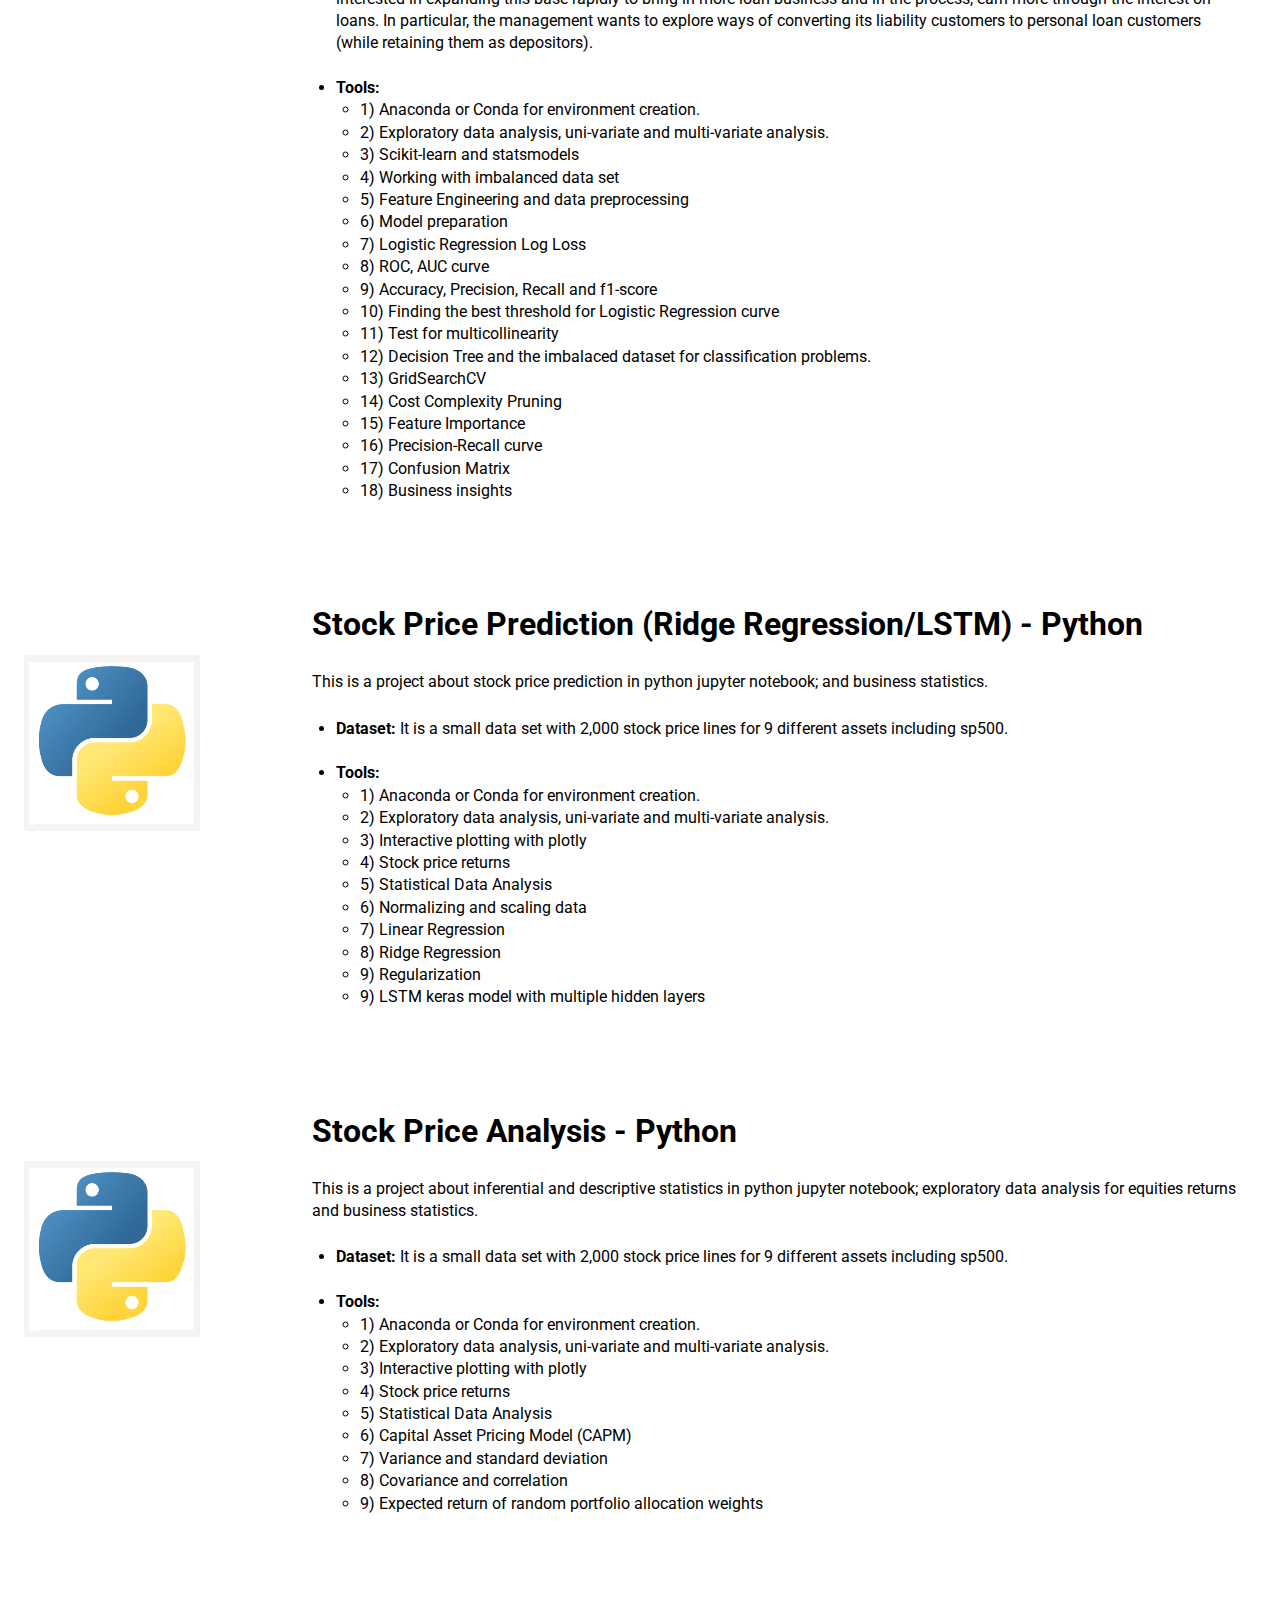
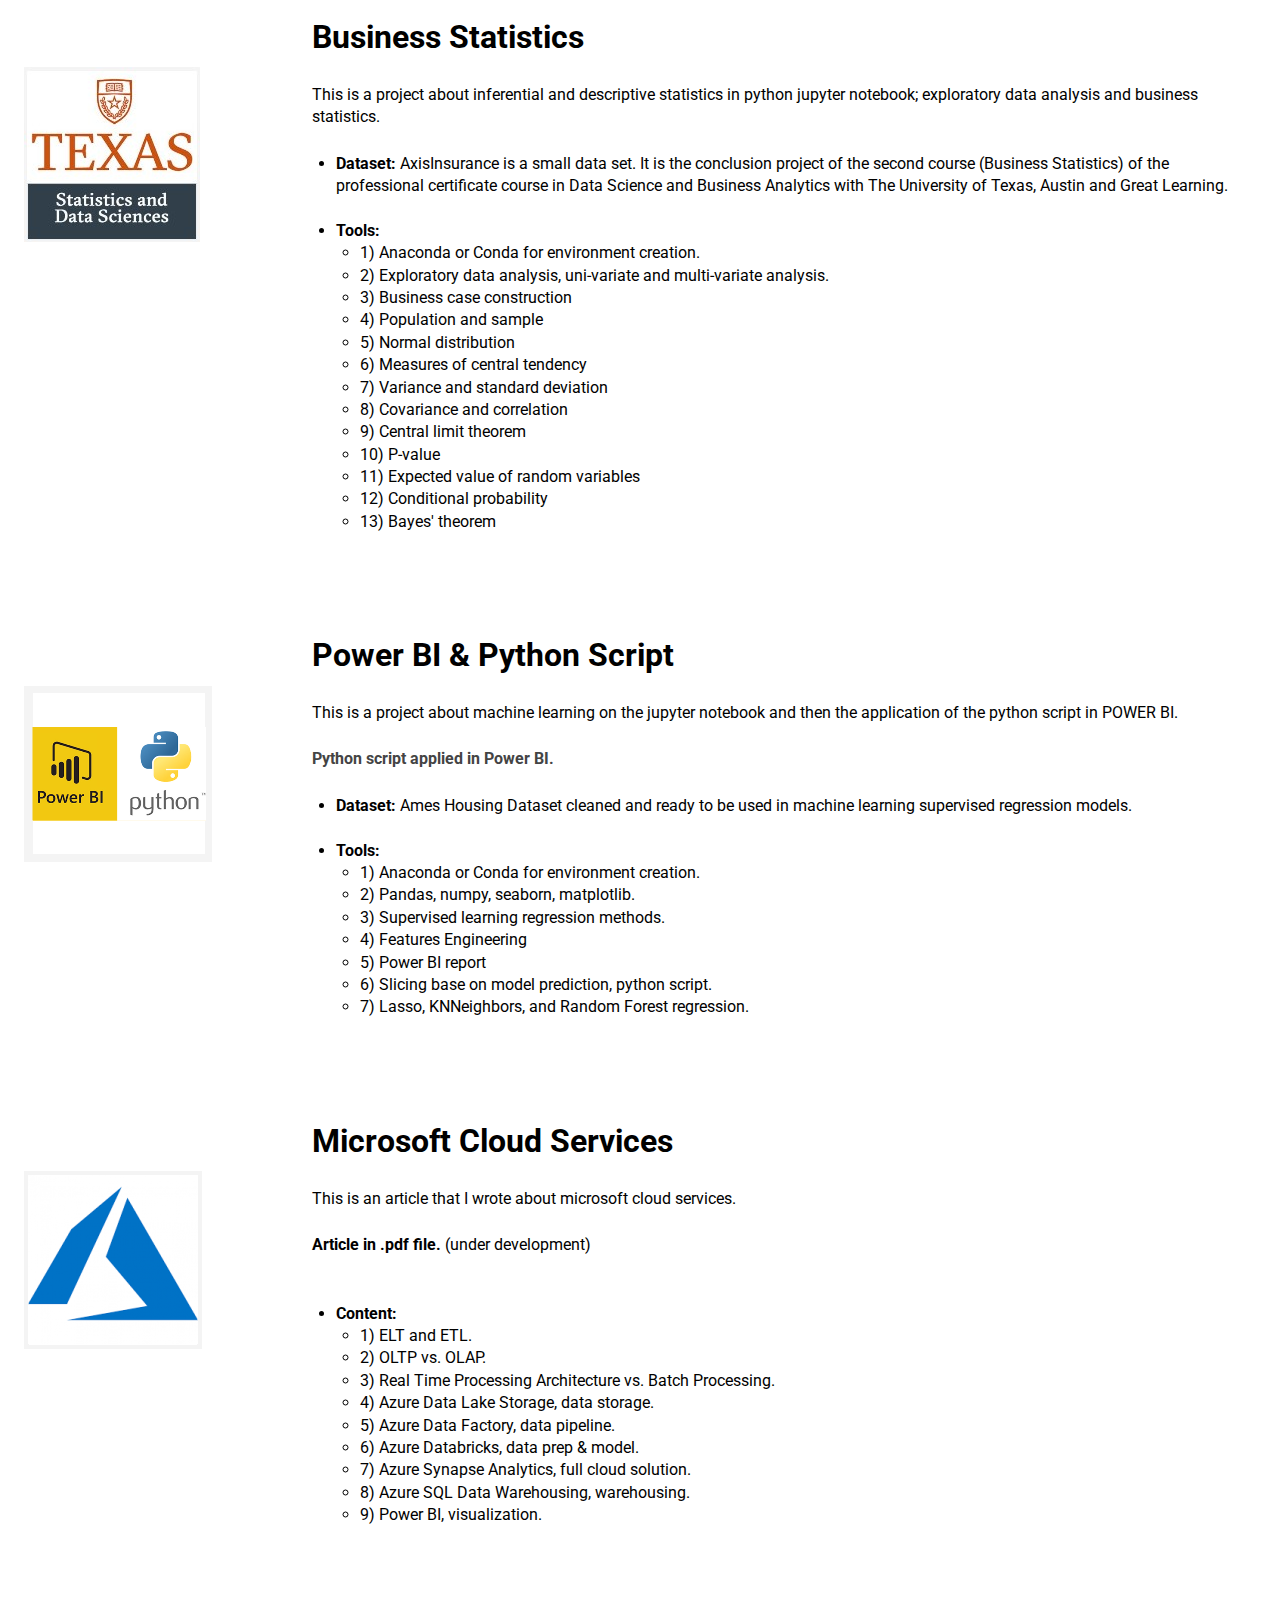
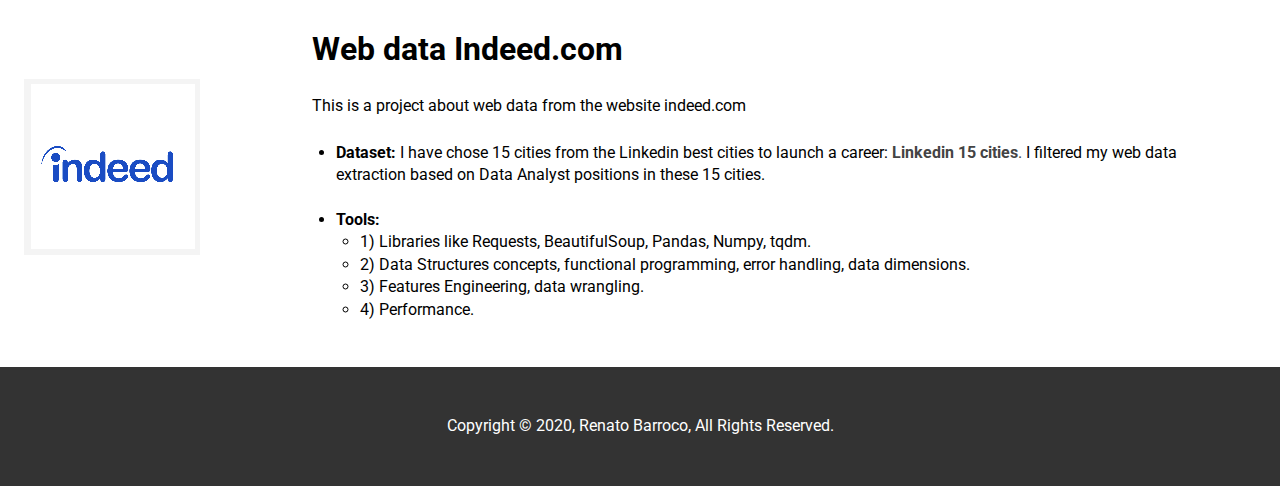
==== commit 4002967f: "New Project Model Tuning" ====
--- a/index.html
+++ b/index.html
@@ -39,11 +39,70 @@
       <br />
       <div class="grid-experience">
       <!-- ------------------------------ -->
+              <!-- Project 13 -->
+              <div class="grid-item">
+                <br />
+                <a
+                  href="https://colab.research.google.com/drive/1hAweiJ4uB4t17pMhNmL_-FryvCrVyvh7#scrollTo=FgmfFz9JkX72"
+                  target="blank_"
+                >
+                  <img src="./img/ut-logo.jpg" alt=""
+                /></a>
+              </div>
+      
+              <div class="grid-item">
+                   <h1>
+                  Logistic Regression; Ensemble Methods; Bagging Classifier, Random Forest Classifier, AdaBoosting
+                  Classifier, Gradient Boosting Classifier, and XGBoosting Classifier.
+                </h1>
+                <p>
+                  This is a project about exploratory data analysis, pipeline and hyperparameter tuning.
+                </p>
+                <ul>
+                  <li>
+                    <b>Dataset:</b> Thera bank recently saw a sharp drop in the number of its credit card users. The goal is to predict the likelihood of losing customers and use that information to actively engage with those customers, trying to retain them.
+                  </li>
+                  <br />
+                  <li>
+                    <b>Tools:</b>
+                    <ul>
+                      <li>1) Google Colab.</li>
+                      <li>
+                        2) Exploratory data analysis, uni-variate and multi-variate
+                        analysis.
+                      </li>
+                      <li>3) Scikit-learn</li>
+                      <li>4) Data preprocessing</li>
+                      <li>5) Feature engineering</li>
+                      <li>6) Balancing target value with SMOTEENN</li>
+                      <li>7) Model preparation, Pipeline</li>
+                      <li>8) Hypertuning (GridSearchCV / RandomSearchCV)</li>
+                      <li>9) Model score</li>
+                      <li>
+                        10) Logistic Regression
+                      </li>
+                      <li>
+                        11) Adaboosting Classifier, Gradient Boosting Classifier,
+                        XGBoosting Classifier
+                      </li>
+                      <li>12) Decision Tree Classifier, Bagging Classifier, Random
+                        Forest Classifier</li>
+                      13) Logistic Regression Log Loss</li>
+                      <li>14) ROC, AUC curve</li>
+                        <li>15) Accuracy, Precision, Recall and f1-score</li>
+                             <li>16) Feature Importance</li>
+                                  <li>17) Confusion Matrix</li>
+                                 
+                      <li>18) Business Insights</li>
+                    </ul>
+                  </li>
+                </ul>
+              </div>
                <!-- Project 12 -->
                <div class="grid-item">
                 <br />
                 <a
-                  href="https://app.powerbi.com/view?r=eyJrIjoiNzNkNjU2NjItYjZkNy00ZmM0LTgxZGQtYmIwYzZlNmVjMmNkIiwidCI6ImNmMDQ0NWIwLTYxZjItNDZiNy04MmQzLTRmZDZhOGU3OWU4OCJ9"
+                  href="https://app.powerbi.com/view?r=eyJrIjoiNzNkNjU2NjItYjZkNy00ZmM0LTgxZGQtYmIwYzZlNmVjMmNkIiwidCI6ImNmMDQ0NWIwLTYxZjItNDZiNy04MmQzLTRmZDZhOGU3OWU4OCJ9&pageName=ReportSection"
                   target="blank_"
                 >
                   <img src="./img/power-bi-icon.png" alt=""
@@ -83,7 +142,7 @@
               <div class="grid-item">
                 <br />
                 <a
-                  href="https://app.powerbi.com/view?r=eyJrIjoiYjcyMzRiMjYtMGQyNC00OWJiLTkyOGYtNjA0NmQyZDlhZDkyIiwidCI6ImNmMDQ0NWIwLTYxZjItNDZiNy04MmQzLTRmZDZhOGU3OWU4OCJ9"
+                  href="https://app.powerbi.com/view?r=eyJrIjoiYjcyMzRiMjYtMGQyNC00OWJiLTkyOGYtNjA0NmQyZDlhZDkyIiwidCI6ImNmMDQ0NWIwLTYxZjItNDZiNy04MmQzLTRmZDZhOGU3OWU4OCJ9&pageName=ReportSectionfc0c6531be9eec1b0804"
                   target="blank_"
                 >
                   <img src="./img/power-bi-icon.png" alt=""
@@ -120,8 +179,71 @@
                     </ul>
                   </li>
                 </ul>
+              </div> 
+              
+              <!-- Project 10 -->
+              <div class="grid-item">
+                <br />
+                <a
+                  href="https://colab.research.google.com/drive/103cANpx9z_Fi2s_vsWcCWubq7y_33yGS?usp=sharing"
+                  target="blank_"
+                >
+                  <img src="./img/ut-logo.jpg" alt=""
+                /></a>
               </div>
-      <!-- Project 10 -->
+      
+              <div class="grid-item">
+                   <h1>
+                  Ensemble Methods; Bagging Classifier, Random Forest Classifier, AdaBoosting
+                  Classifier, Gradient Boosting Classifier, XGBoosting Classifier, and
+                  Stacking Classifier.
+                </h1>
+                <p>
+                  This is a project about exploratory data analysis and ensemble
+                  methods.
+                </p>
+                <ul>
+                  <li>
+                    <b>Dataset and Objective:</b> The tourism agency called "Visit with Us" data is
+                    a bi-class dataset about travel clients. The goal is to be able to correctly classify who is a likely customer and who is not, using this information to better target marketing costs and save money for the company.
+                  </li>
+                  <br />
+                  <li>
+                    <b>Tools:</b>
+                    <ul>
+                      <li>1) Google Colab.</li>
+                      <li>
+                        2) Exploratory data analysis, uni-variate and multi-variate
+                        analysis.
+                      </li>
+                      <li>3) Scikit-learn</li>
+                      <li>4) Data preprocessing</li>
+                      <li>5) Feature engineering</li>
+                      <li>6) Balancing target value with SMOTEENN</li>
+                      <li>7) Model preparation</li>
+                      <li>8) Hypertuning (GridSearchCV)</li>
+                      <li>9) Model score</li>
+                      <li>
+                        10) Decision Tree Classifier, Bagging Classifier, Random
+                        Forest Classifier
+                      </li>
+                      <li>
+                        11) Adaboosting Classifier, Gradient Boosting Classifier,
+                        XGBoosting Classifier
+                      </li>
+                      <li>12) Stacking Classifier</li>
+                      13) Logistic Regression Log Loss</li>
+                      <li>14) ROC, AUC curve</li>
+                        <li>15) Accuracy, Precision, Recall and f1-score</li>
+                             <li>16) Feature Importance</li>
+                                  <li>17) Precision-Recall curve</li>
+                                    <li>18) Confusion Matrix</li>
+                      <li>19) Business Insights</li>
+                    </ul>
+                  </li>
+                </ul>
+              </div>
+      <!-- Project 9 -->
       <div class="grid-item">
         <br />
         <a
@@ -166,75 +288,7 @@
      
 
                  
-        <!-- Project 9 -->
-        <div class="grid-item">
-          <br />
-          <a
-            href="https://colab.research.google.com/drive/103cANpx9z_Fi2s_vsWcCWubq7y_33yGS?usp=sharing"
-            target="blank_"
-          >
-            <img src="./img/ut-logo.jpg" alt=""
-          /></a>
-        </div>
-
-        <div class="grid-item">
-             <h1>
-            Ensemble Methods; Bagging Classifier, Random Forest Classifier, AdaBoosting
-            Classifier, Gradient Boosting Classifier, XGBoosting Classifier, and
-            Stacking Classifier.
-          </h1>
-
-          <h4>
-            The project is still under development, I am still working on tuning the models.
-          </h4>
-          <p>
-            This is a project about exploratory data analysis and ensemble
-            methods.
-          </p>
-          <ul>
-            <li>
-              <b>Dataset:</b> The tourism agency called "Visit with Us" data is
-              a bi-class dataset about travel clients. It is the conclusion
-              project of the fifth course (Ensemble methods) of the professional
-              certificate course in Data Science and Business Analytics with The
-              University of Texas, Austin and Great Learning.
-            </li>
-            <br />
-            <li>
-              <b>Tools:</b>
-              <ul>
-                <li>1) Google Colab.</li>
-                <li>
-                  2) Exploratory data analysis, uni-variate and multi-variate
-                  analysis.
-                </li>
-                <li>3) Scikit-learn</li>
-                <li>4) Data preprocessing</li>
-                <li>5) Feature engineering</li>
-                <li>6) Balancing target value with SMOTEENN</li>
-                <li>7) Model preparation</li>
-                <li>8) Hypertuning (GridSearchCV)</li>
-                <li>9) Model score</li>
-                <li>
-                  10) Decision Tree Classifier, Bagging Classifier, Random
-                  Forest Classifier
-                </li>
-                <li>
-                  11) Adaboosting Classifier, Gradient Boosting Classifier,
-                  XGBoosting Classifier
-                </li>
-                <li>12) Stacking Classifier</li>
-                13) Logistic Regression Log Loss</li>
-                <li>14) ROC, AUC curve</li>
-                  <li>15) Accuracy, Precision, Recall and f1-score</li>
-                       <li>16) Feature Importance</li>
-                            <li>17) Precision-Recall curve</li>
-                              <li>18) Confusion Matrix</li>
-                <li>19) Business Insights</li>
-              </ul>
-            </li>
-          </ul>
-        </div>
+       
 
         <!-- Project 8 -->
         <div class="grid-item">
@@ -256,11 +310,8 @@
           </p>
           <ul>
             <li>
-              <b>Dataset:</b> Used cars data is a dataset about used cars in the
-              Indian Market. It is the conclusion project of the third course
-              (Supervised learning foundations) of the professional certificate
-              course in Data Science and Business Analytics with The University
-              of Texas, Austin and Great Learning.
+              <b>Dataset and Objective:</b> Used cars data is a dataset about used cars in the
+              Indian Market. The goal is to be able to predict the correct price of used cars and thereby supporting the  sales decisions of the company.
             </li>
             <br />
             <li>
@@ -591,10 +642,10 @@
         </div>
 
         <div class="grid-item">
-          <h1>Web data extraction Indeed.com</h1>
+          <h1>Web data Indeed.com</h1>
 
           <p>
-            This is a project about web data extraction the website indeed.com
+            This is a project about web data from the website indeed.com
           </p>
           <ul>
             <li>
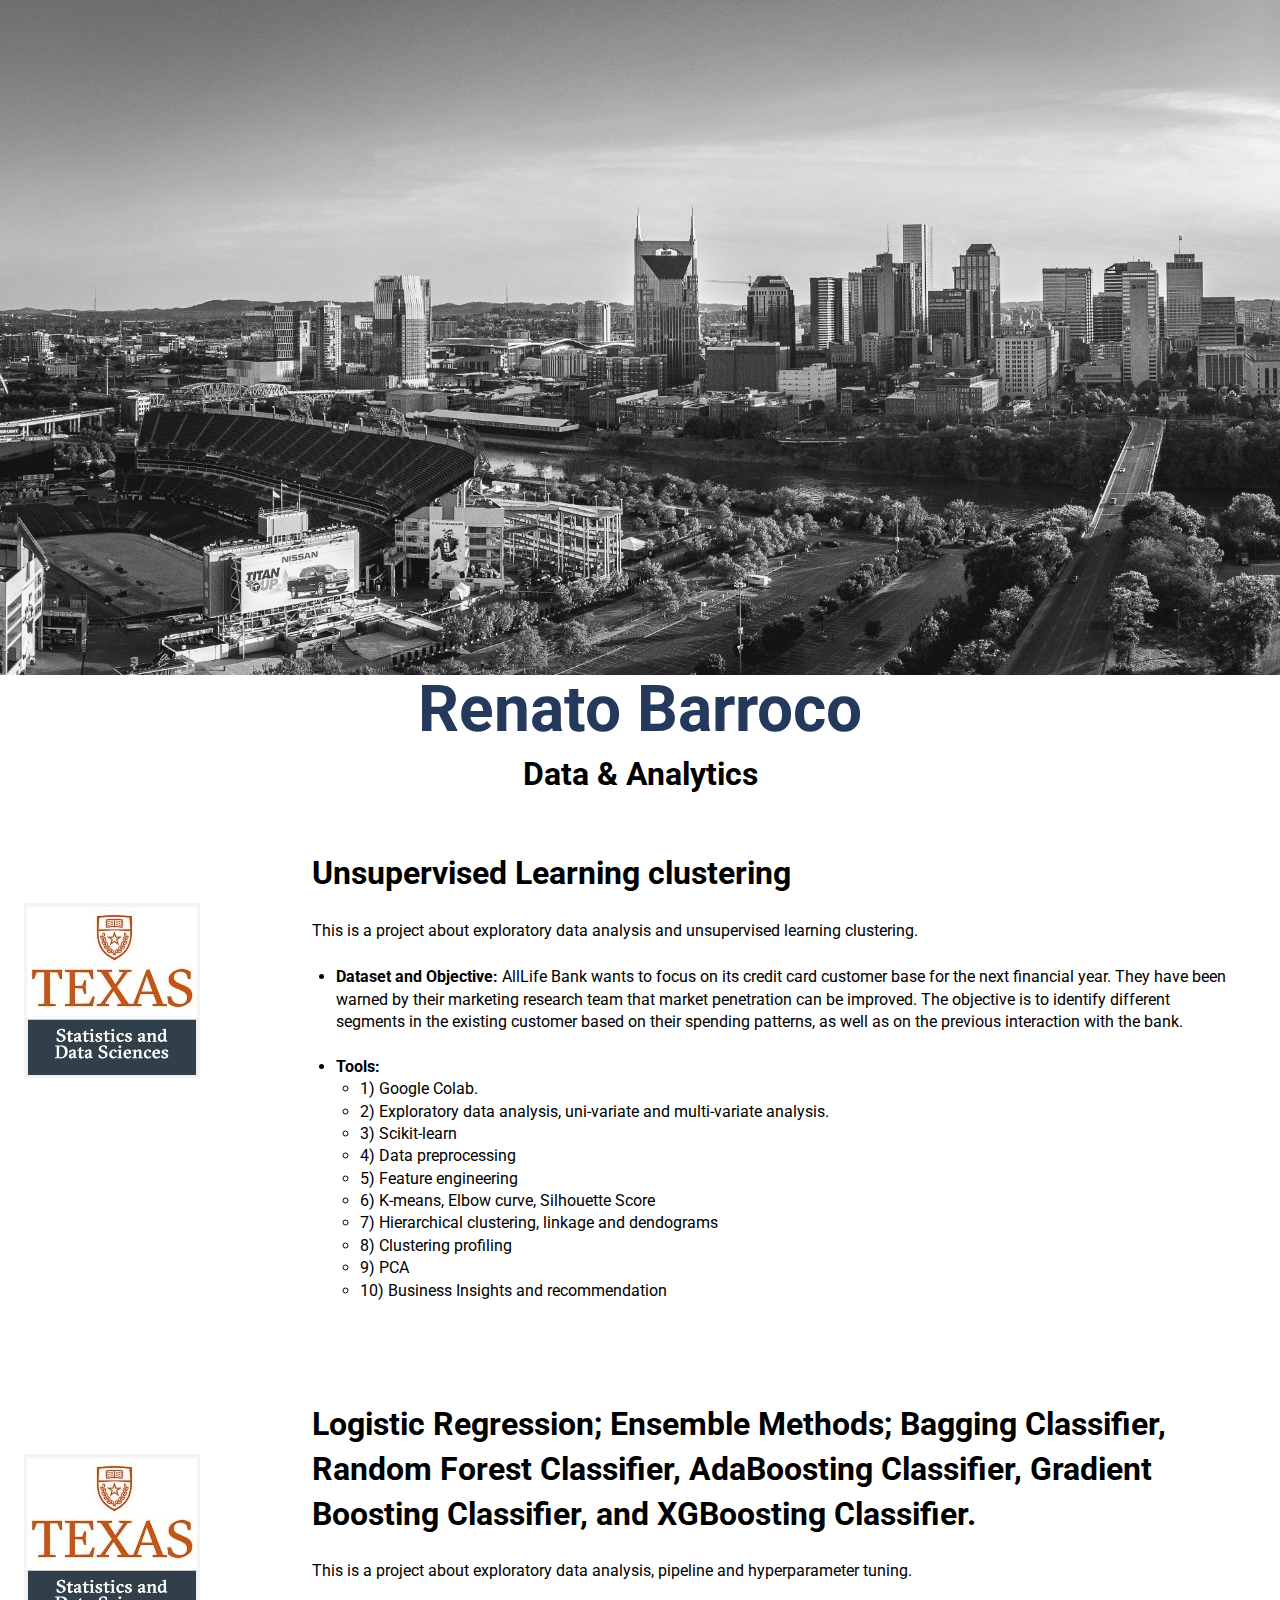
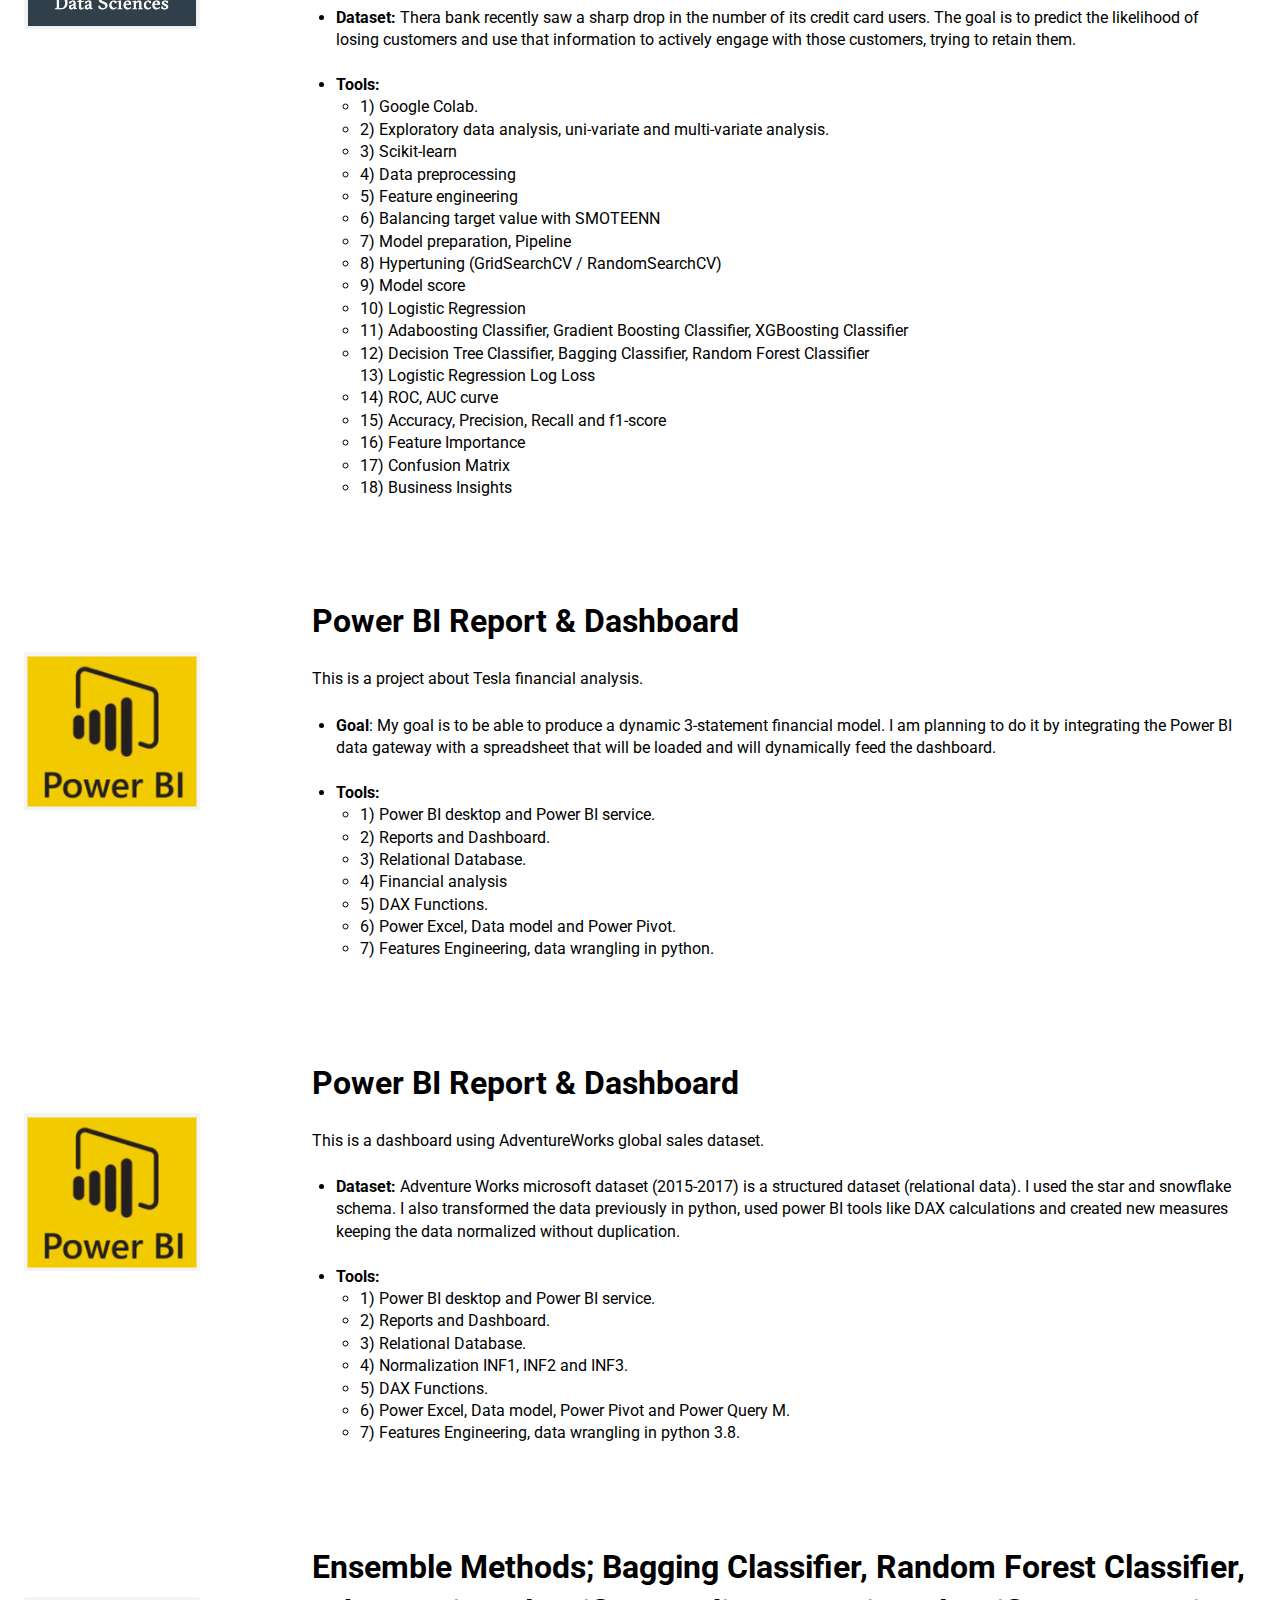
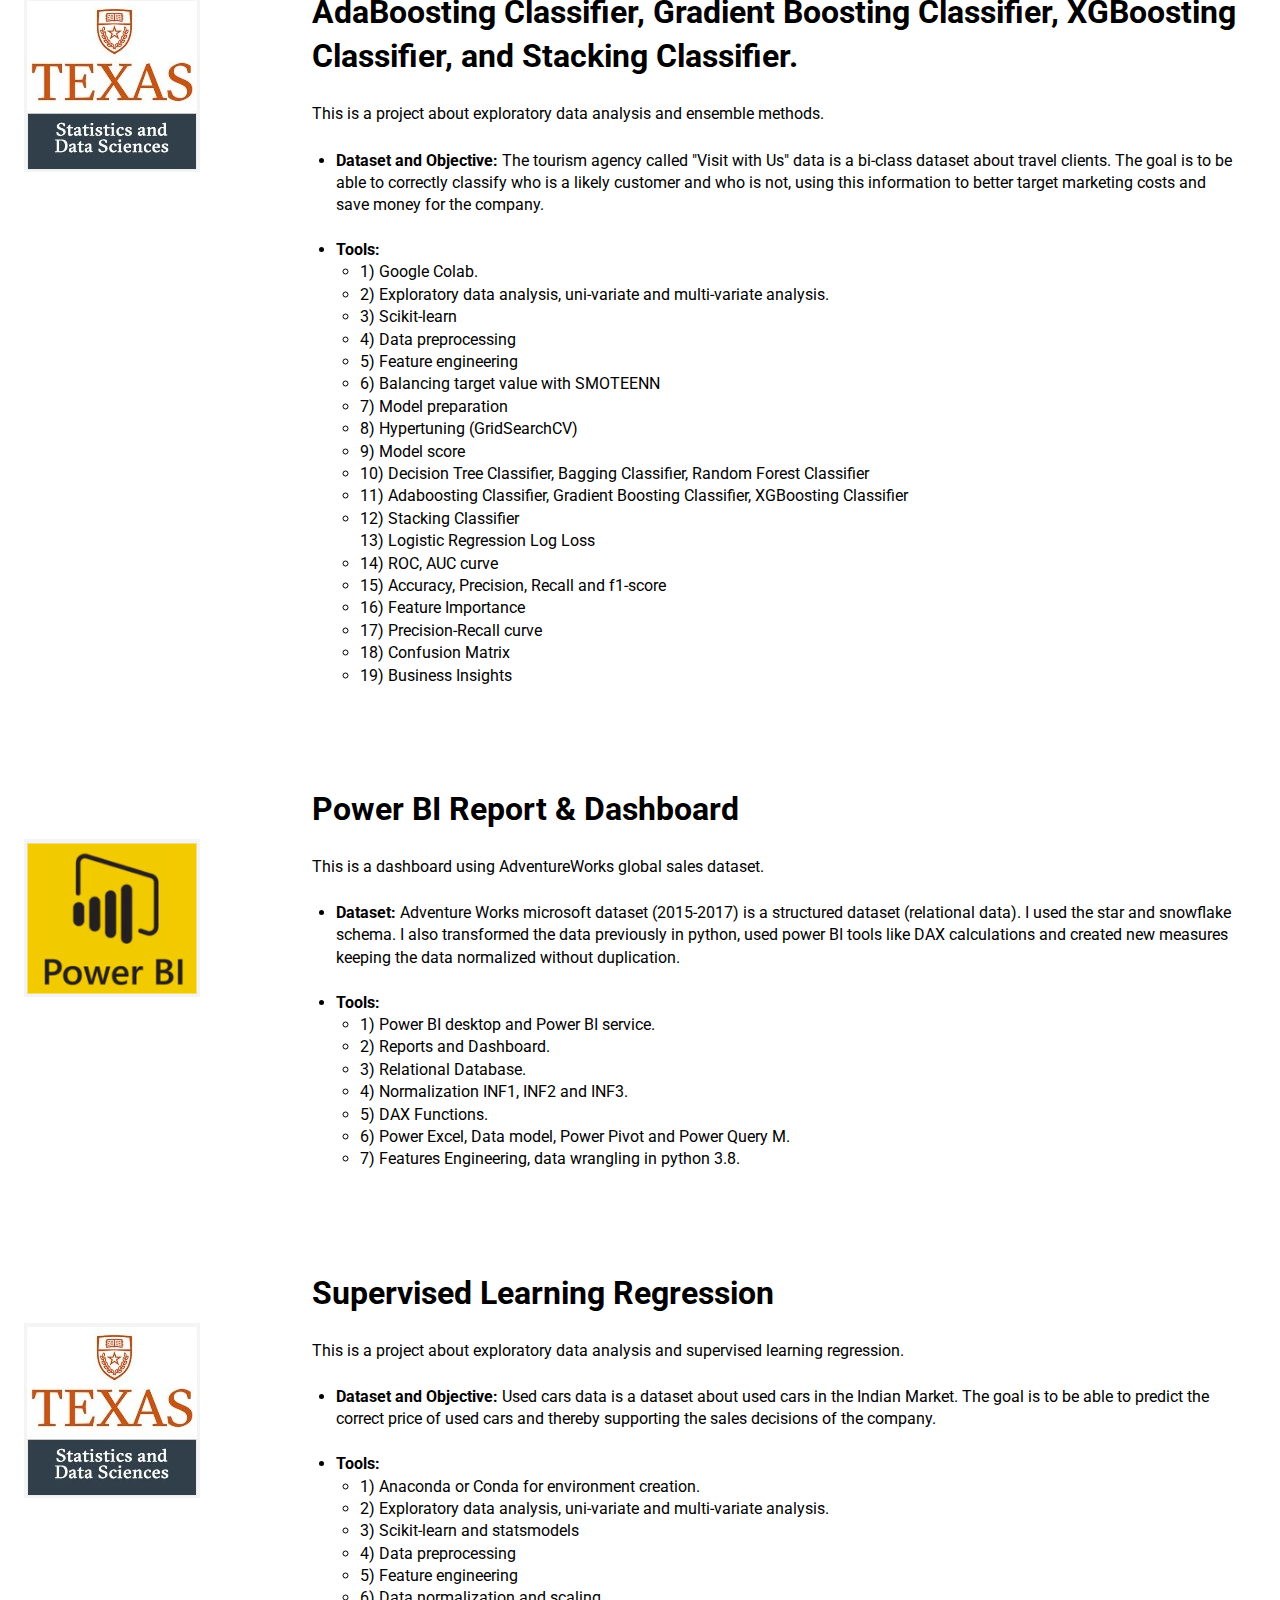
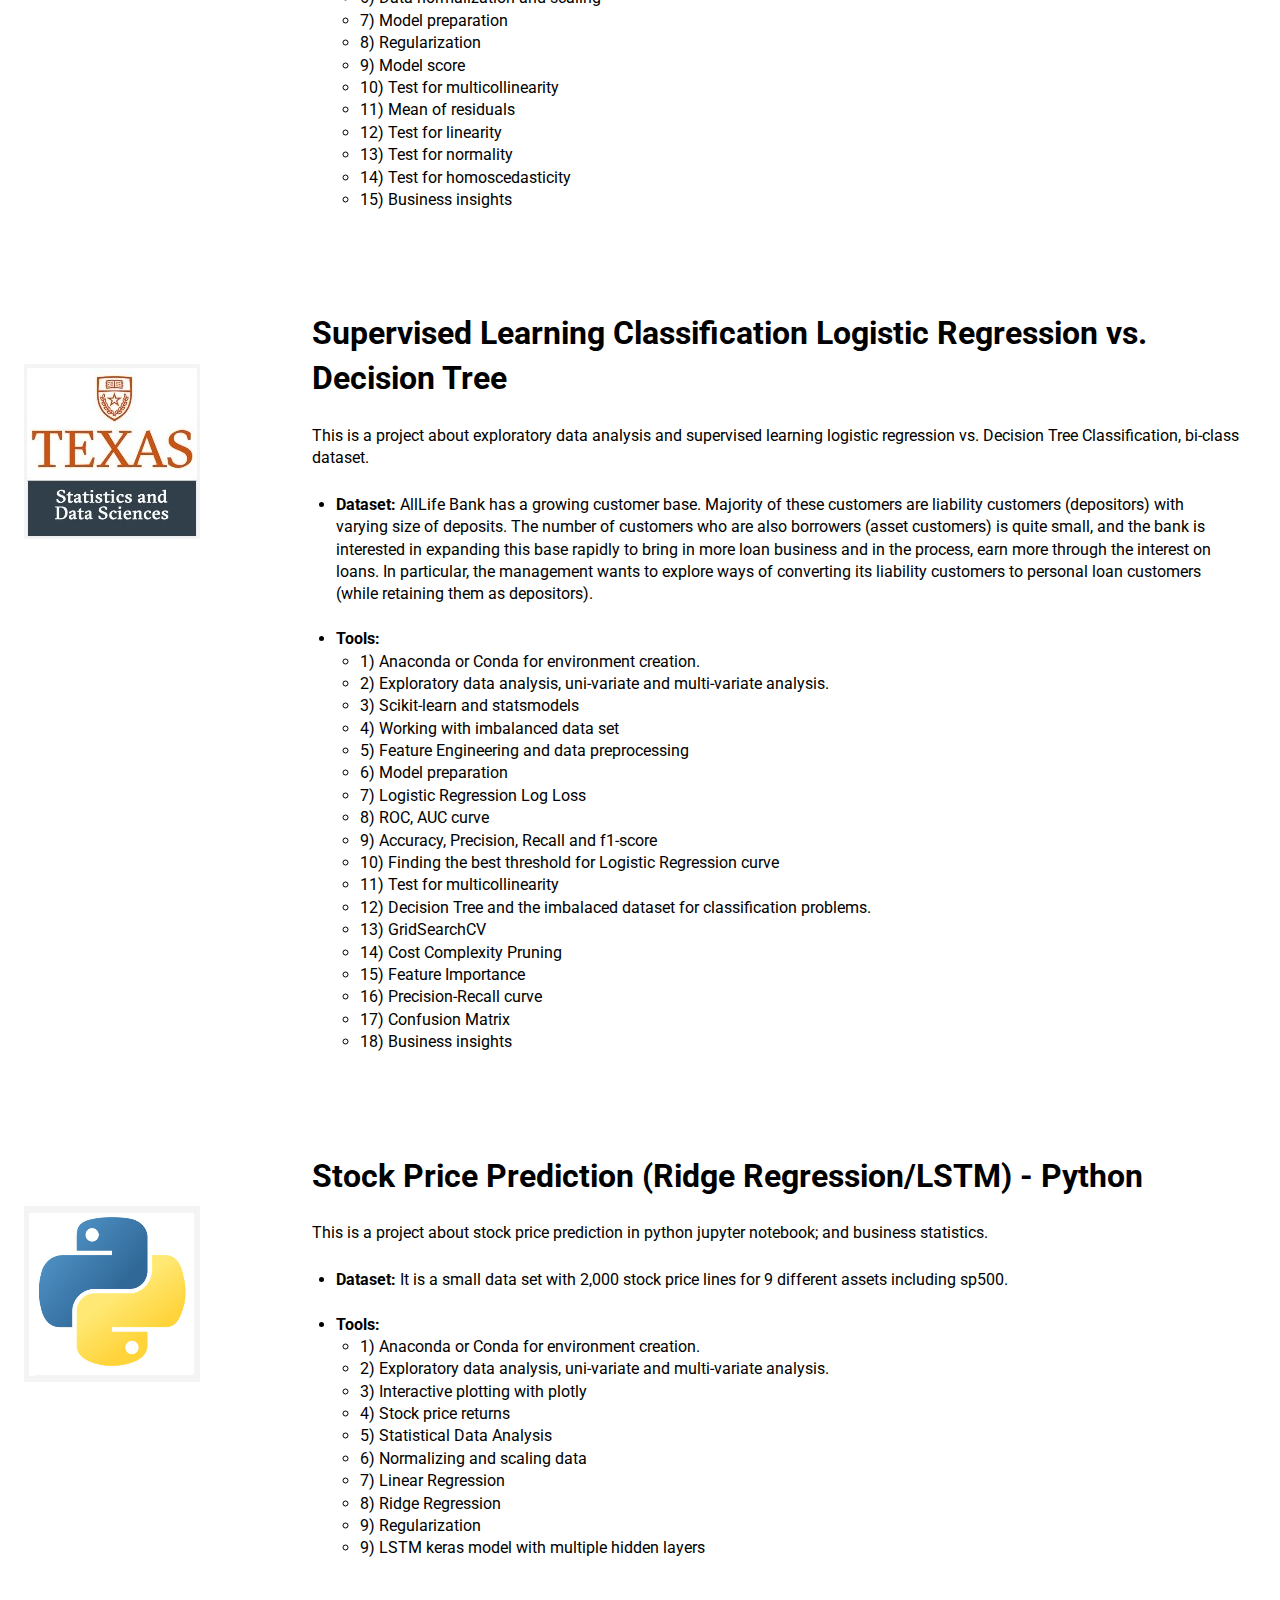
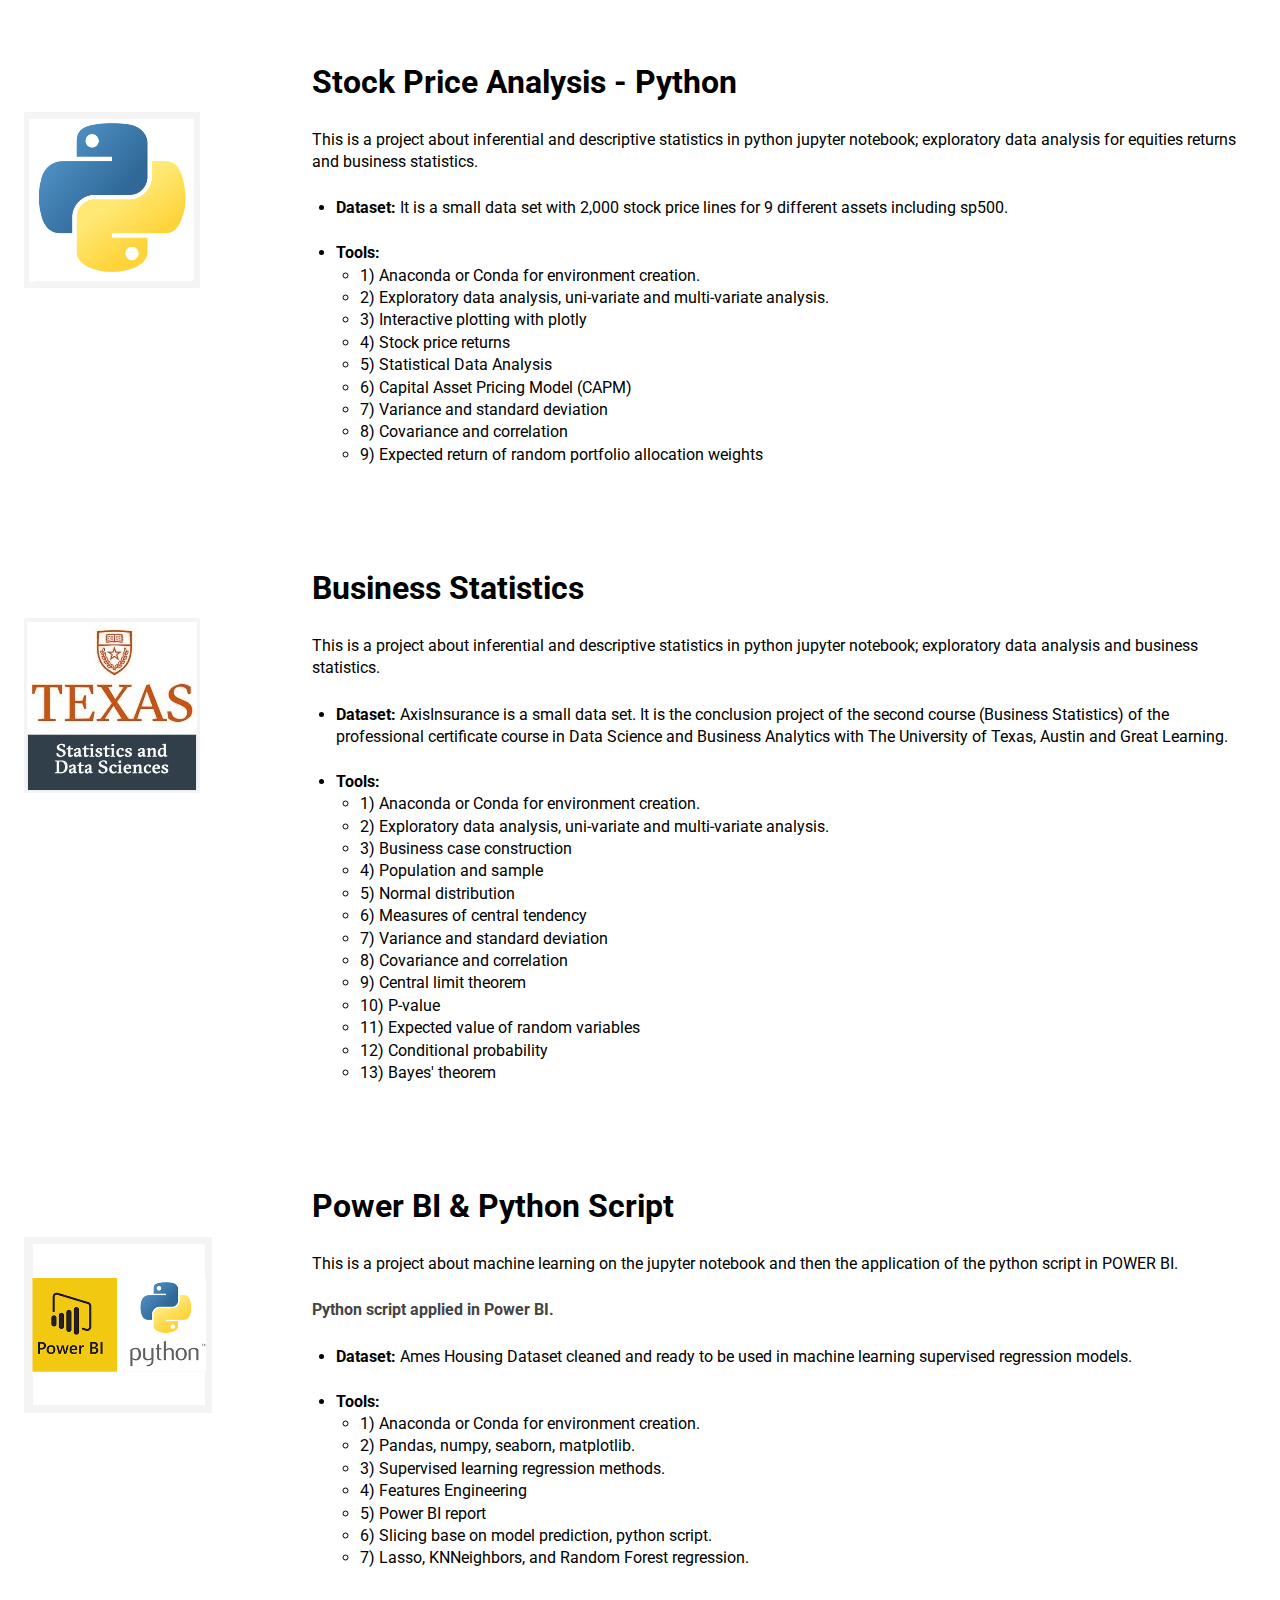
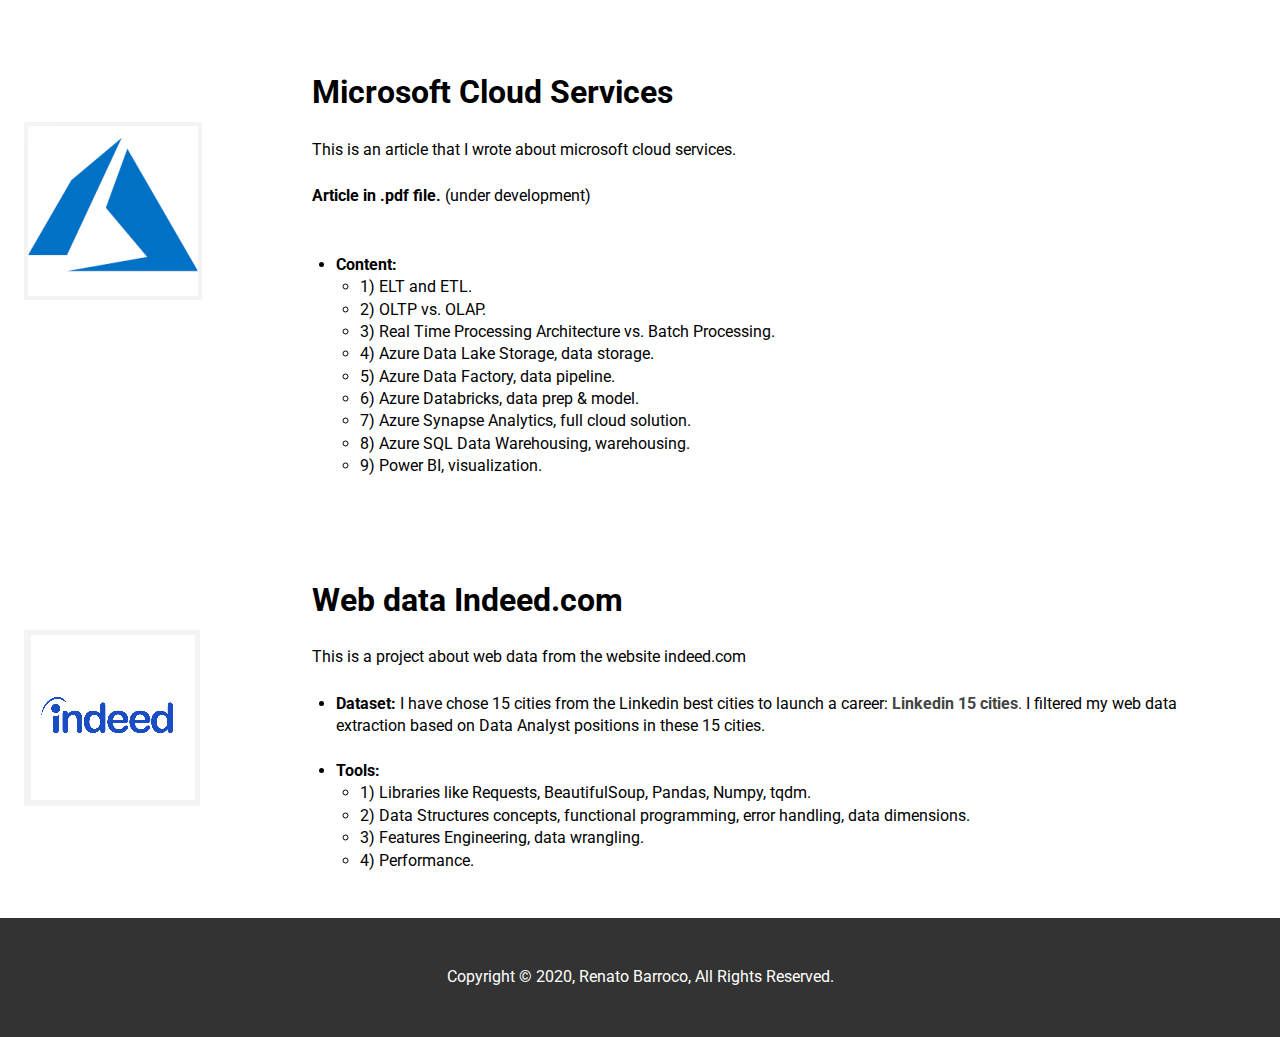
==== commit d9e0a7a4: "Unsupervised learning clustering" ====
--- a/index.html
+++ b/index.html
@@ -39,6 +39,48 @@
       <br />
       <div class="grid-experience">
       <!-- ------------------------------ -->
+                    <!-- Project 14 -->
+                    <div class="grid-item">
+                      <br />
+                      <a
+                        href="https://colab.research.google.com/drive/1KL6m02adY5Tl0jxFYdo4yADyNLuYXKo1#scrollTo=5P_3Uad_gfE-"
+                        target="blank_"
+                      >
+                        <img src="./img/ut-logo.jpg" alt=""
+                      /></a>
+                    </div>
+            
+                    <div class="grid-item">
+                      <h1>Unsupervised Learning clustering</h1>
+
+                      <p>
+                        This is a project about exploratory data analysis and unsupervised learning clustering.
+                      </p>
+                      <ul>
+                        <li>
+                          <b>Dataset and Objective:</b> AllLife Bank wants to focus on its credit card customer base for the next financial year. They have been warned by their marketing research team that market penetration can be improved. The objective is to identify different segments in the existing customer based on their spending patterns, as well as on the previous interaction with the bank.
+                        </li>
+                        <br />
+                        <li>
+                          <b>Tools:</b>
+                          <ul>
+                            <li>1) Google Colab.</li>
+                            <li>
+                              2) Exploratory data analysis, uni-variate and multi-variate
+                              analysis.
+                            </li>
+                            <li>3) Scikit-learn</li>
+                            <li>4) Data preprocessing</li>
+                            <li>5) Feature engineering</li>
+                            <li>6) K-means, Elbow curve, Silhouette Score</li>
+                            <li>7) Hierarchical clustering, linkage and dendograms</li>
+                            <li>8) Clustering profiling</li>
+                            <li>9) PCA</li>
+                            <li>10) Business Insights and recommendation</li>
+                          </ul>
+                        </li>
+                      </ul>
+                    </div>
               <!-- Project 13 -->
               <div class="grid-item">
                 <br />
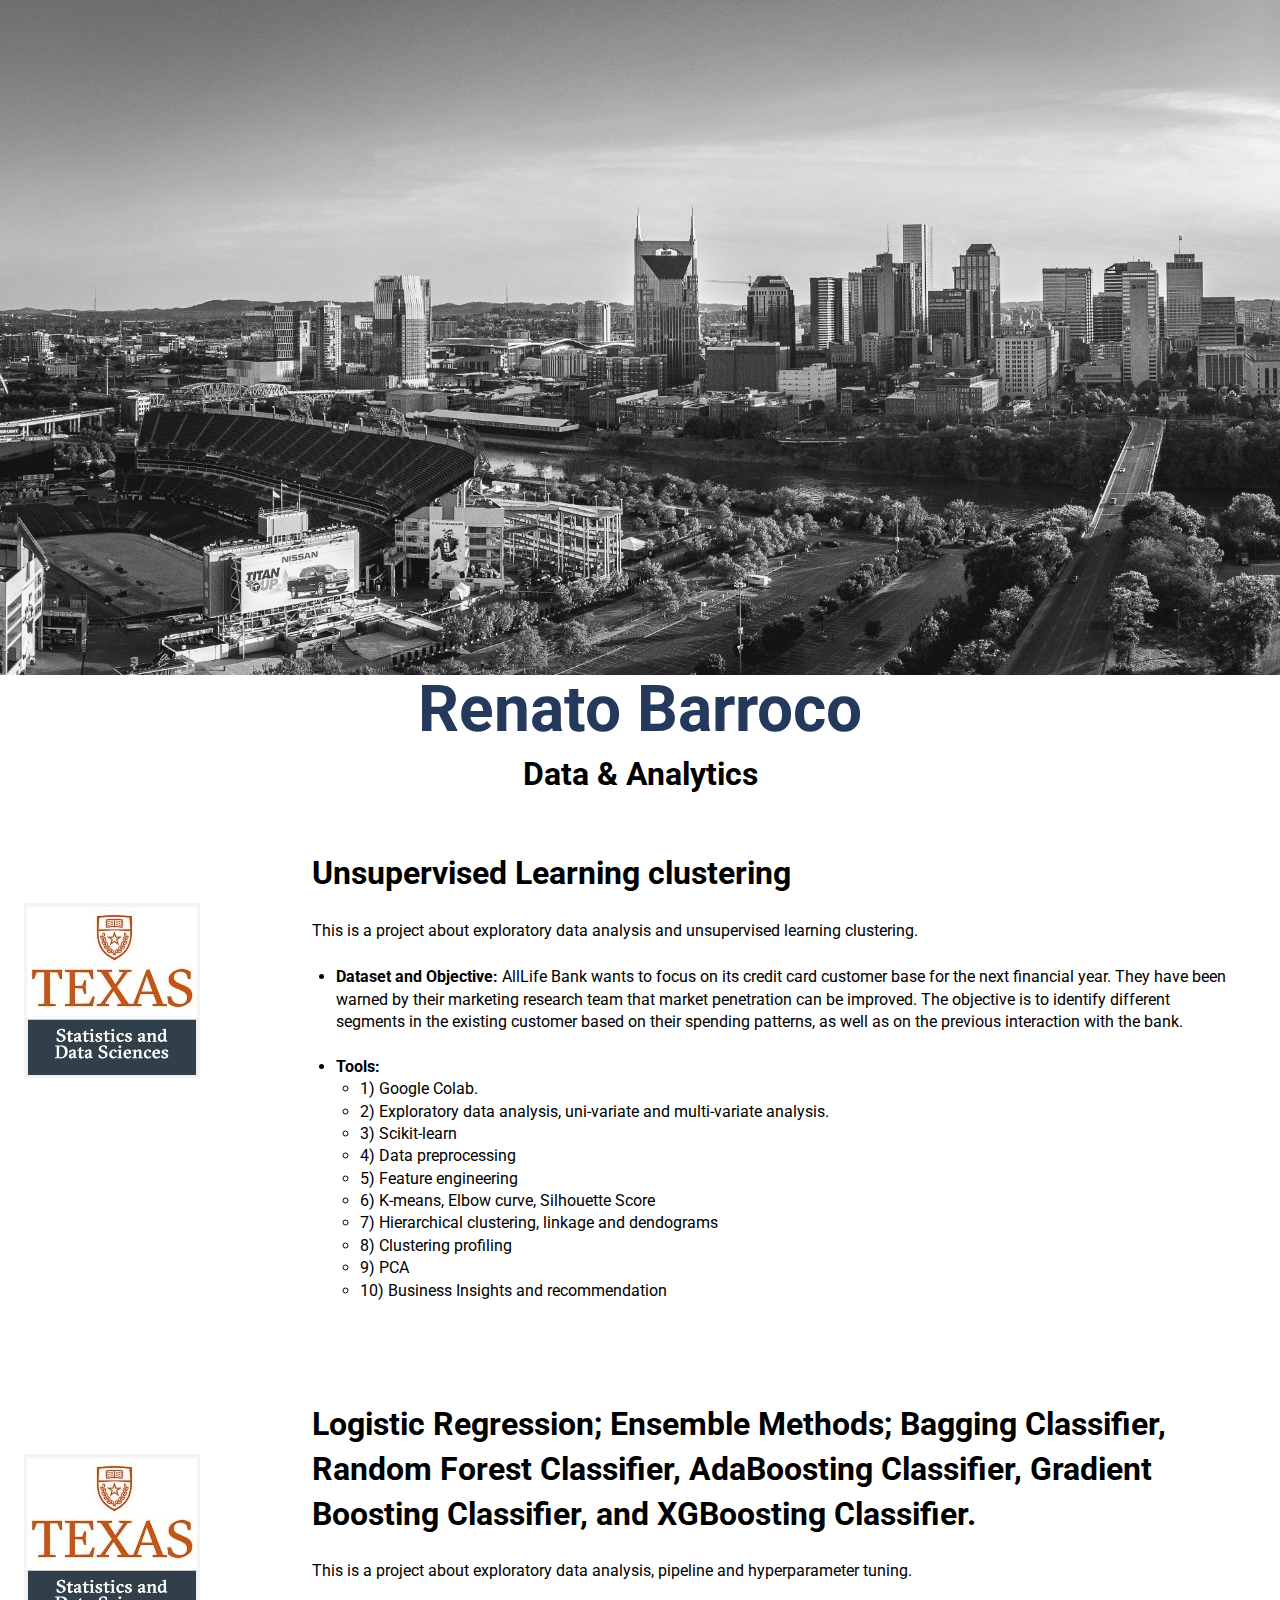
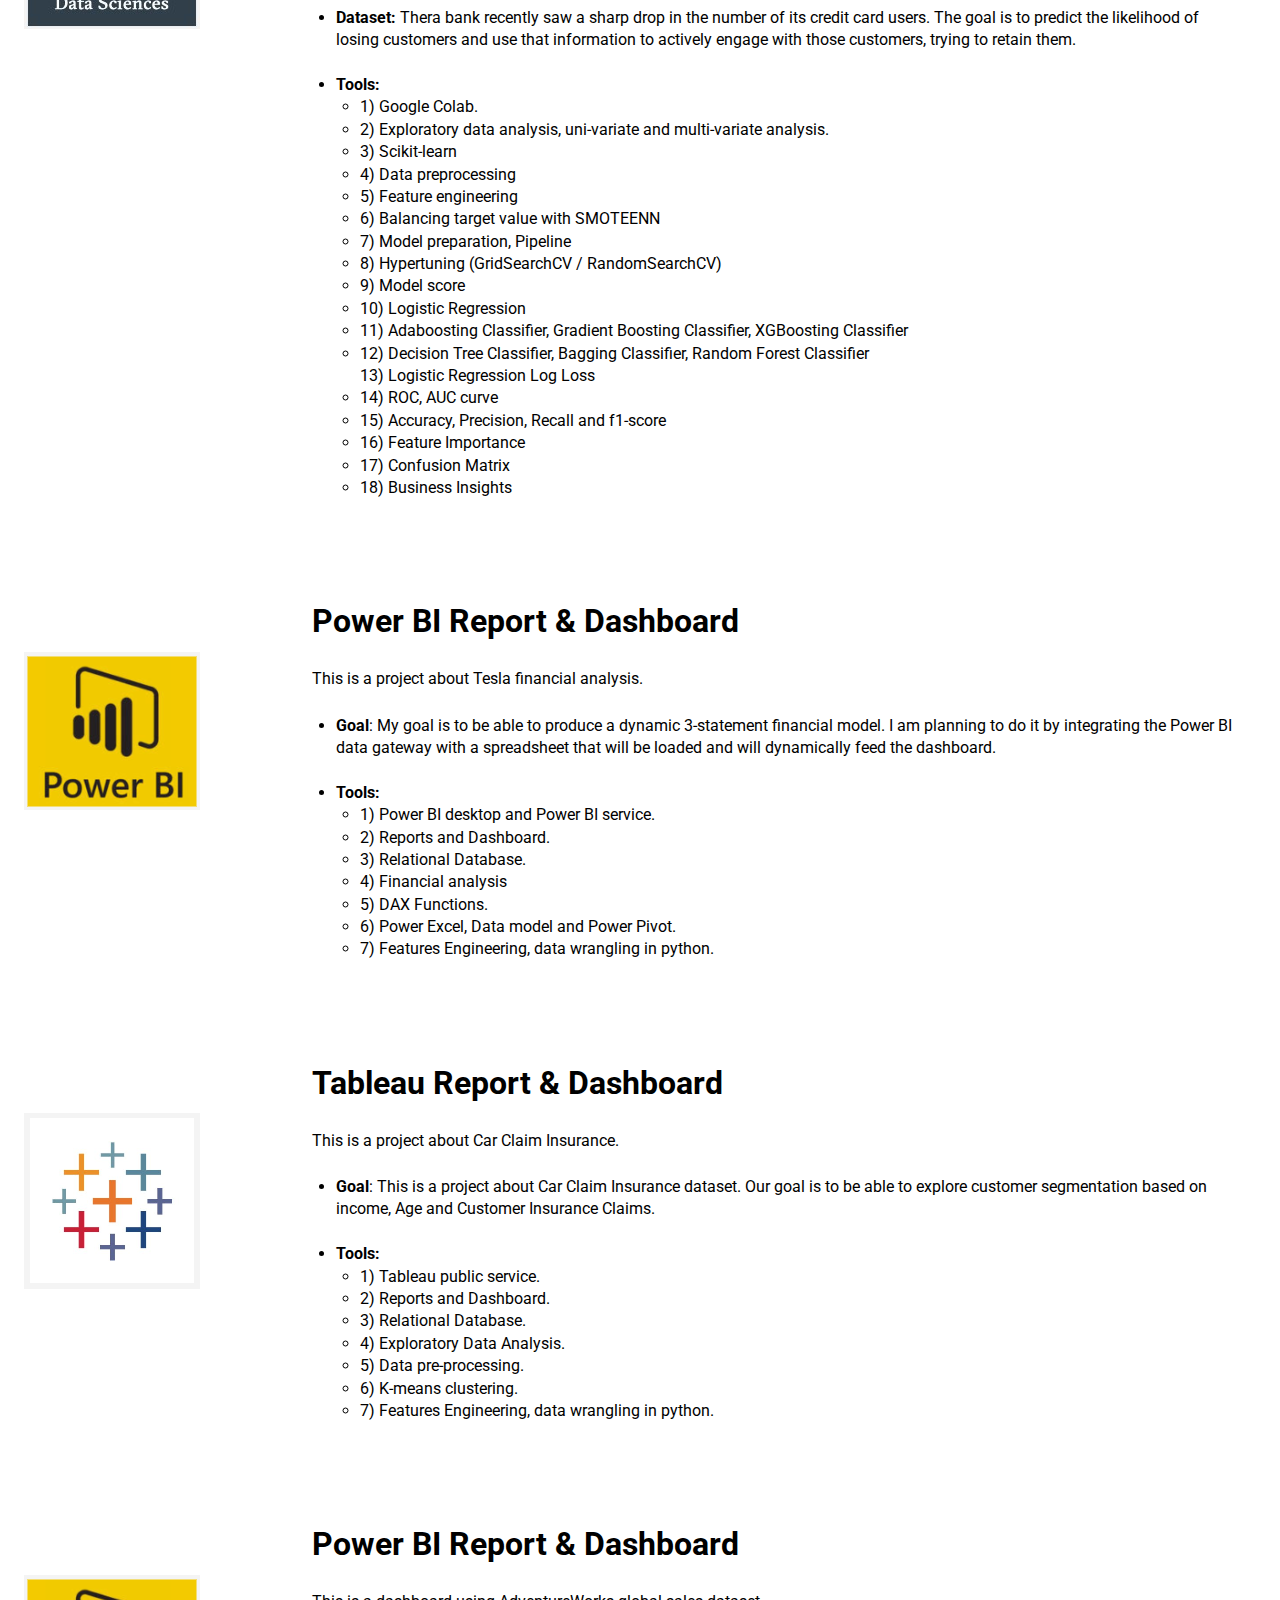
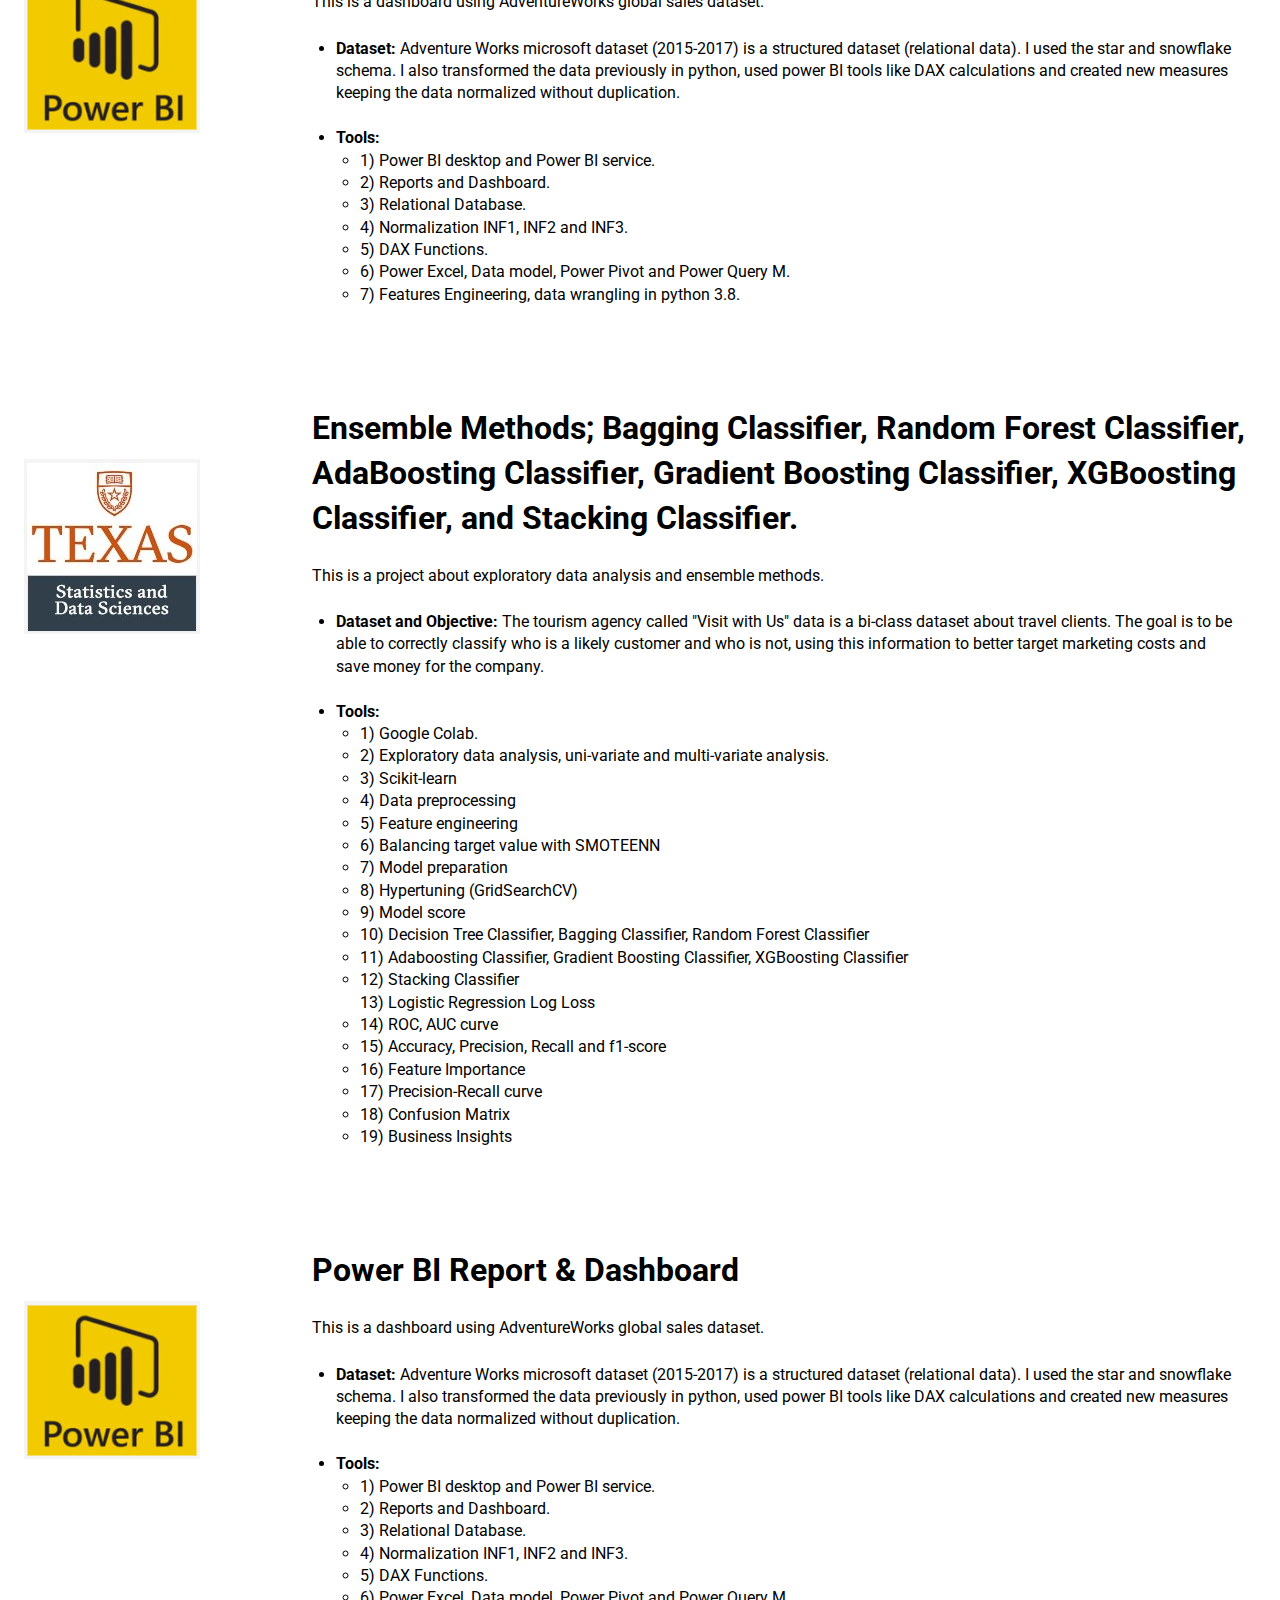
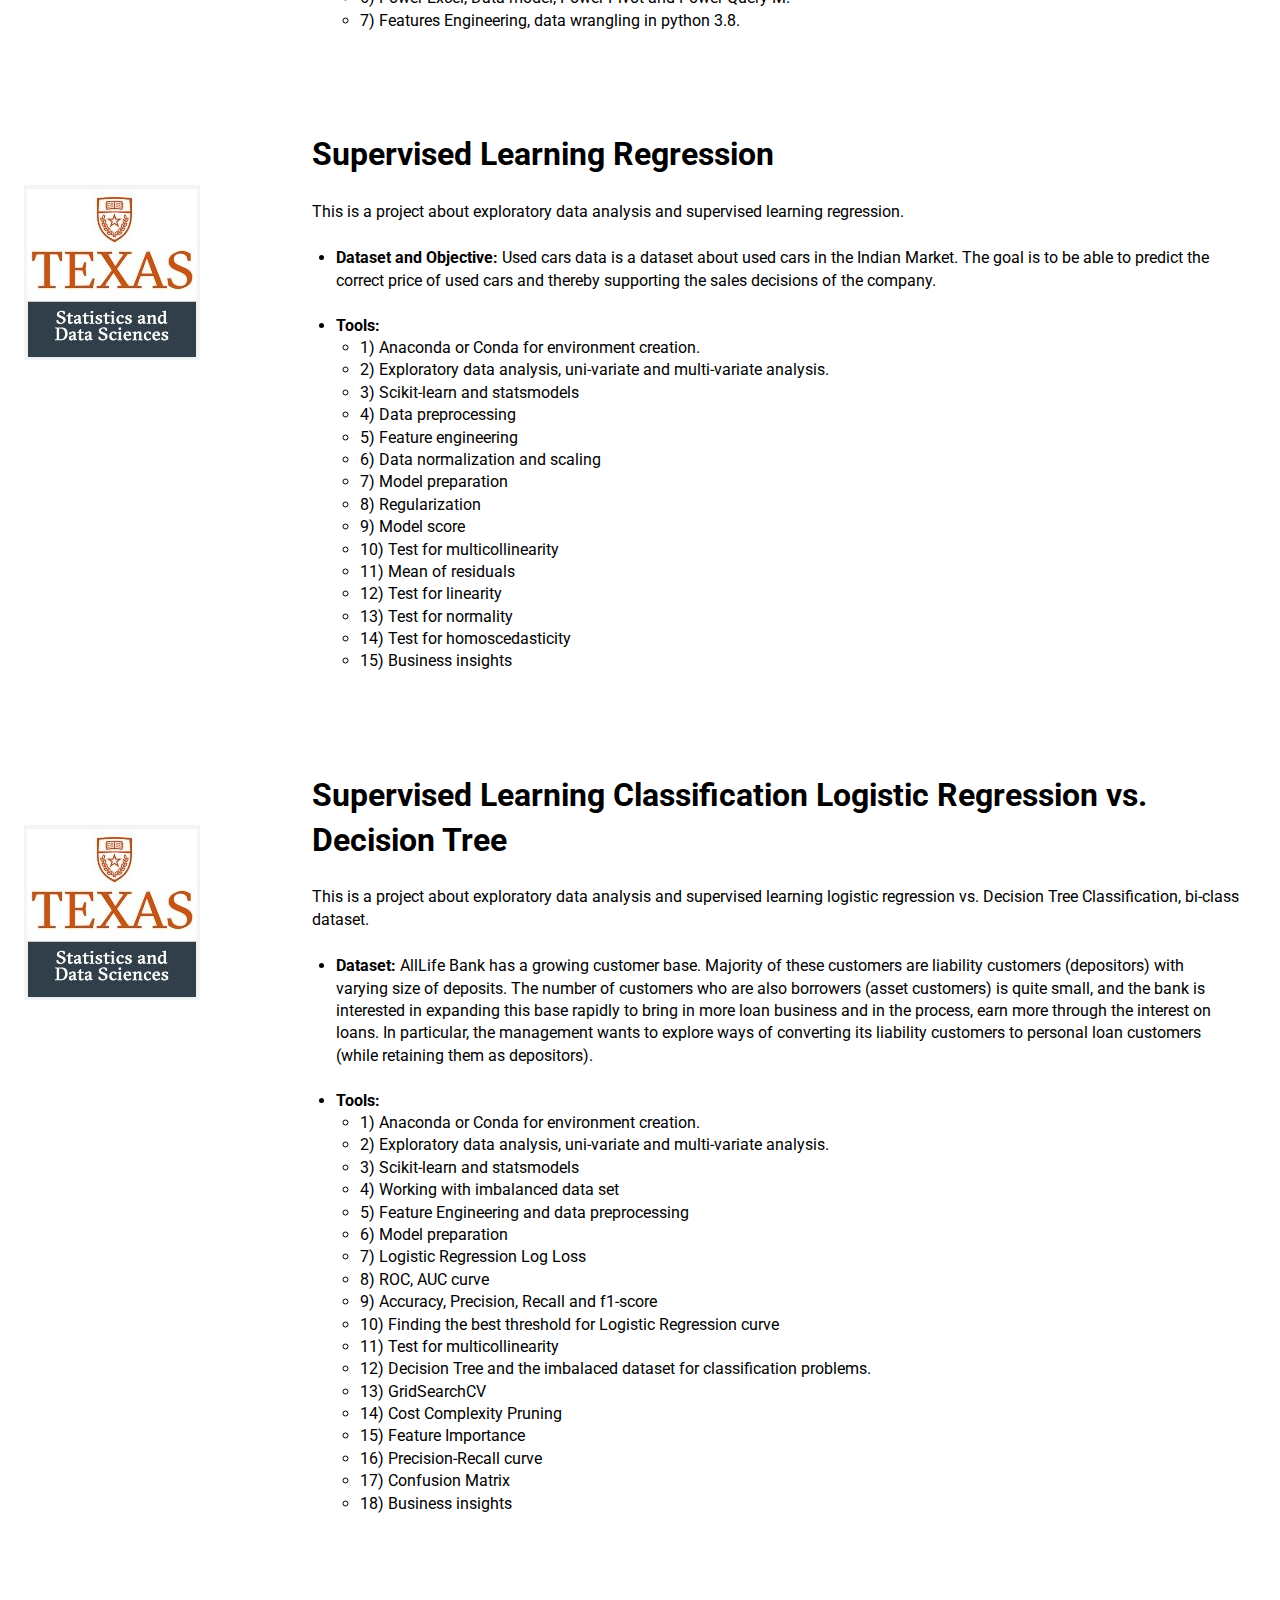
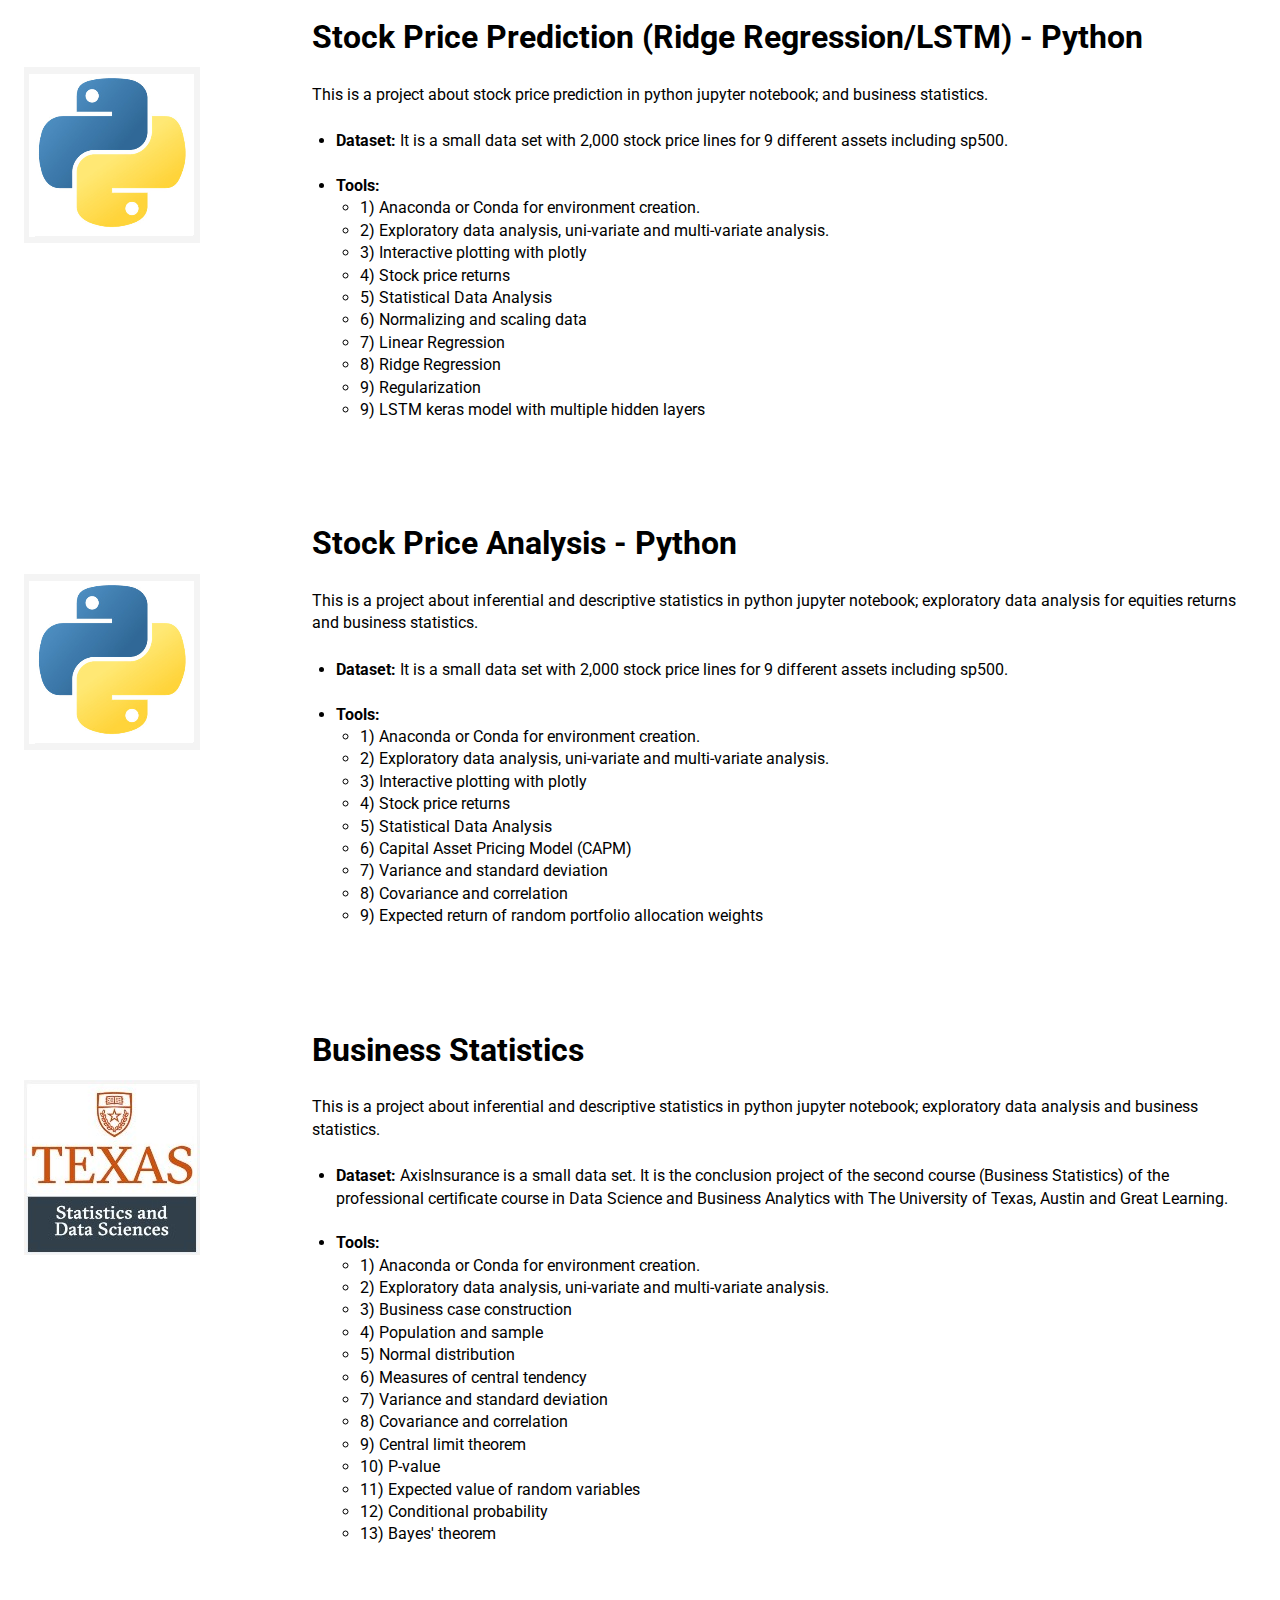
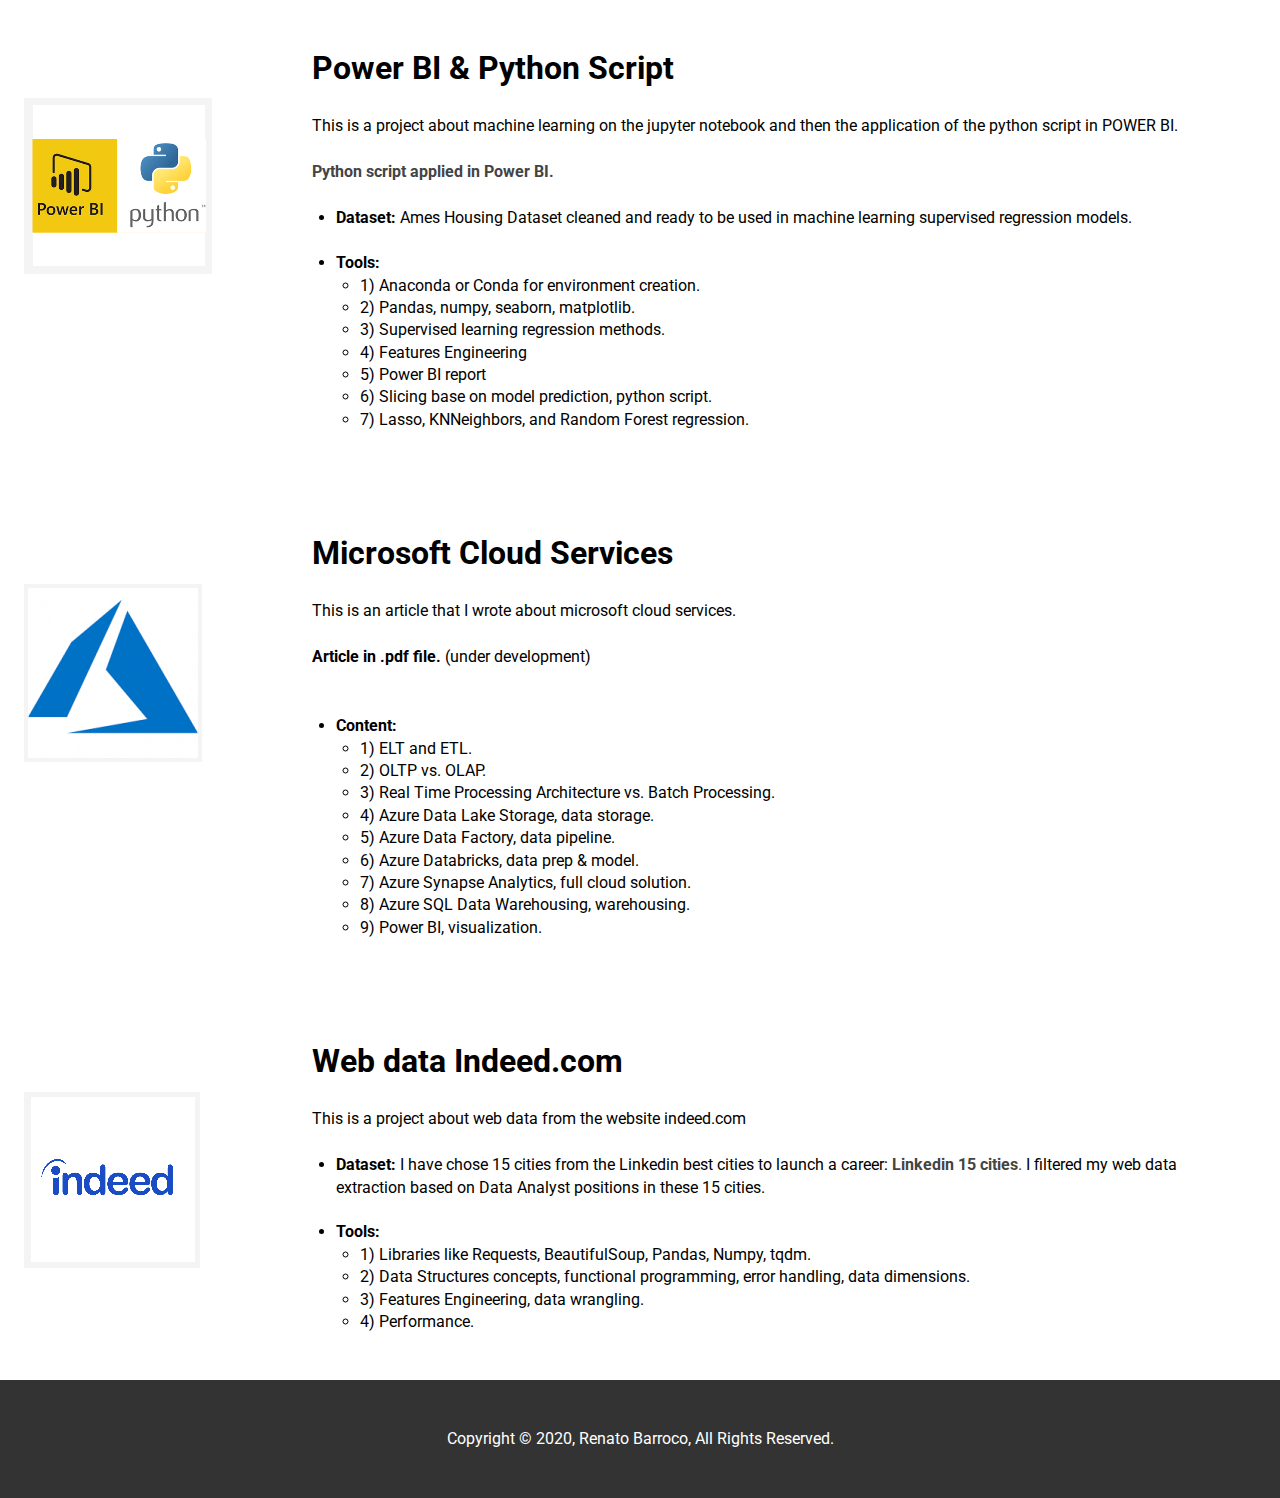
==== commit 7cd97c4e: "Tableau project addition" ====
--- a/index.html
+++ b/index.html
@@ -39,11 +39,11 @@
       <br />
       <div class="grid-experience">
       <!-- ------------------------------ -->
-                    <!-- Project 14 -->
+                    <!-- Project 15 -->
                     <div class="grid-item">
                       <br />
                       <a
-                        href="https://colab.research.google.com/drive/1KL6m02adY5Tl0jxFYdo4yADyNLuYXKo1#scrollTo=5P_3Uad_gfE-"
+                        href="https://colab.research.google.com/drive/1KL6m02adY5Tl0jxFYdo4yADyNLuYXKo1?usp=sharing"
                         target="blank_"
                       >
                         <img src="./img/ut-logo.jpg" alt=""
@@ -81,11 +81,11 @@
                         </li>
                       </ul>
                     </div>
-              <!-- Project 13 -->
+              <!-- Project 14 -->
               <div class="grid-item">
                 <br />
                 <a
-                  href="https://colab.research.google.com/drive/1hAweiJ4uB4t17pMhNmL_-FryvCrVyvh7#scrollTo=FgmfFz9JkX72"
+                  href="https://colab.research.google.com/drive/1hAweiJ4uB4t17pMhNmL_-FryvCrVyvh7?usp=sharing"
                   target="blank_"
                 >
                   <img src="./img/ut-logo.jpg" alt=""
@@ -140,7 +140,7 @@
                   </li>
                 </ul>
               </div>
-               <!-- Project 12 -->
+               <!-- Project 13 -->
                <div class="grid-item">
                 <br />
                 <a
@@ -179,7 +179,45 @@
                   </li>
                 </ul>
               </div>
-
+<!-- Project 12 -->
+<div class="grid-item">
+  <br />
+  <a
+    href="https://app.powerbi.com/view?r=eyJrIjoiNzNkNjU2NjItYjZkNy00ZmM0LTgxZGQtYmIwYzZlNmVjMmNkIiwidCI6ImNmMDQ0NWIwLTYxZjItNDZiNy04MmQzLTRmZDZhOGU3OWU4OCJ9&pageName=ReportSection"
+    target="blank_"
+  >
+    <img src="./img/Tableau.png" alt=""
+  /></a>
+</div>
+
+<div class="grid-item">
+  <h1>Tableau Report & Dashboard</h1>
+
+  <p>This is a project about Car Claim Insurance.</p>
+  
+  <ul>
+    <li>
+      <b>Goal</b>: This is a project about Car Claim Insurance dataset. Our goal is to be able to explore customer segmentation based on income, Age and Customer Insurance Claims. 
+    </li>
+    <br />
+    <li>
+      <b>Tools:</b>
+      <ul>
+        <li>1) Tableau public service.</li>
+        <li>2) Reports and Dashboard.</li>
+        <li>3) Relational Database.</li>
+        <li>4) Exploratory Data Analysis.</li>
+        <li>5) Data pre-processing.</li>
+        <li>
+          6) K-means clustering.
+        </li>
+
+        <li>7) Features Engineering, data wrangling in python.</li>
+
+      </ul>
+    </li>
+  </ul>
+</div>
               <!-- Project 11 -->
               <div class="grid-item">
                 <br />
